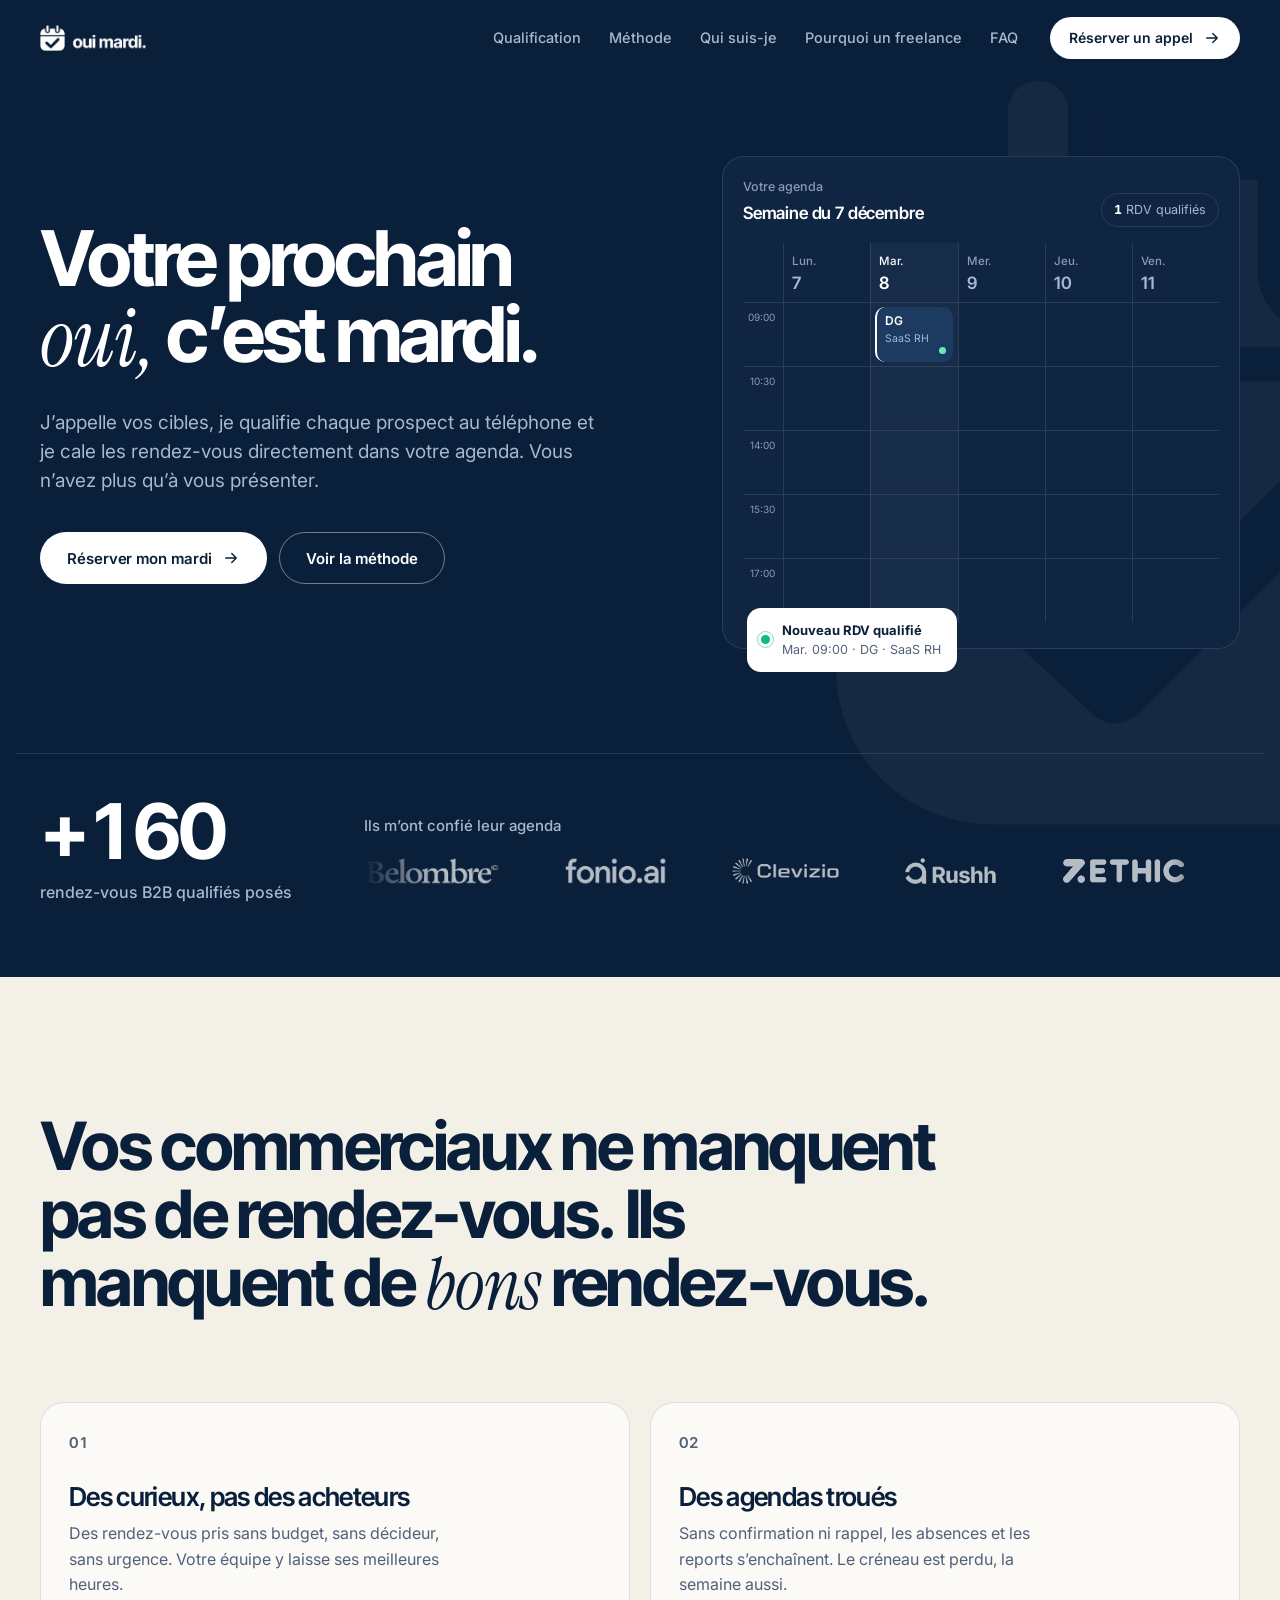
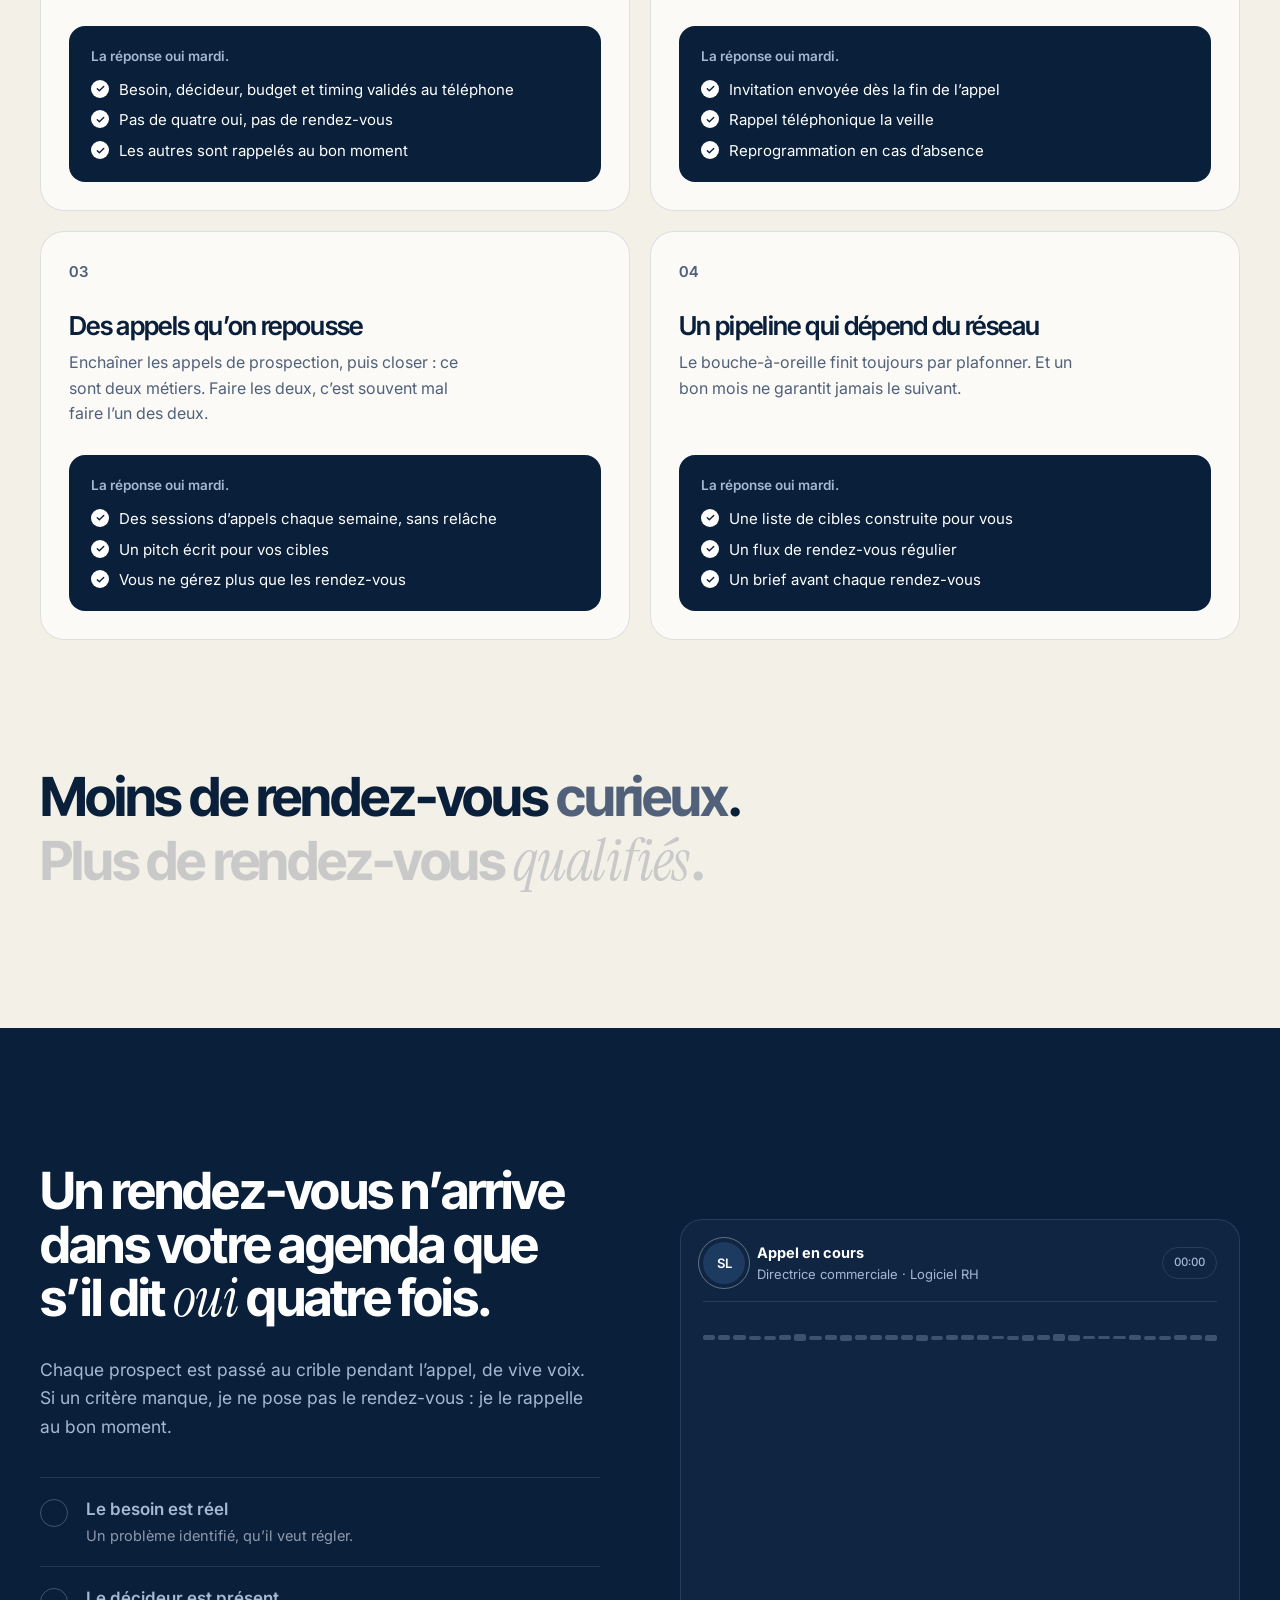
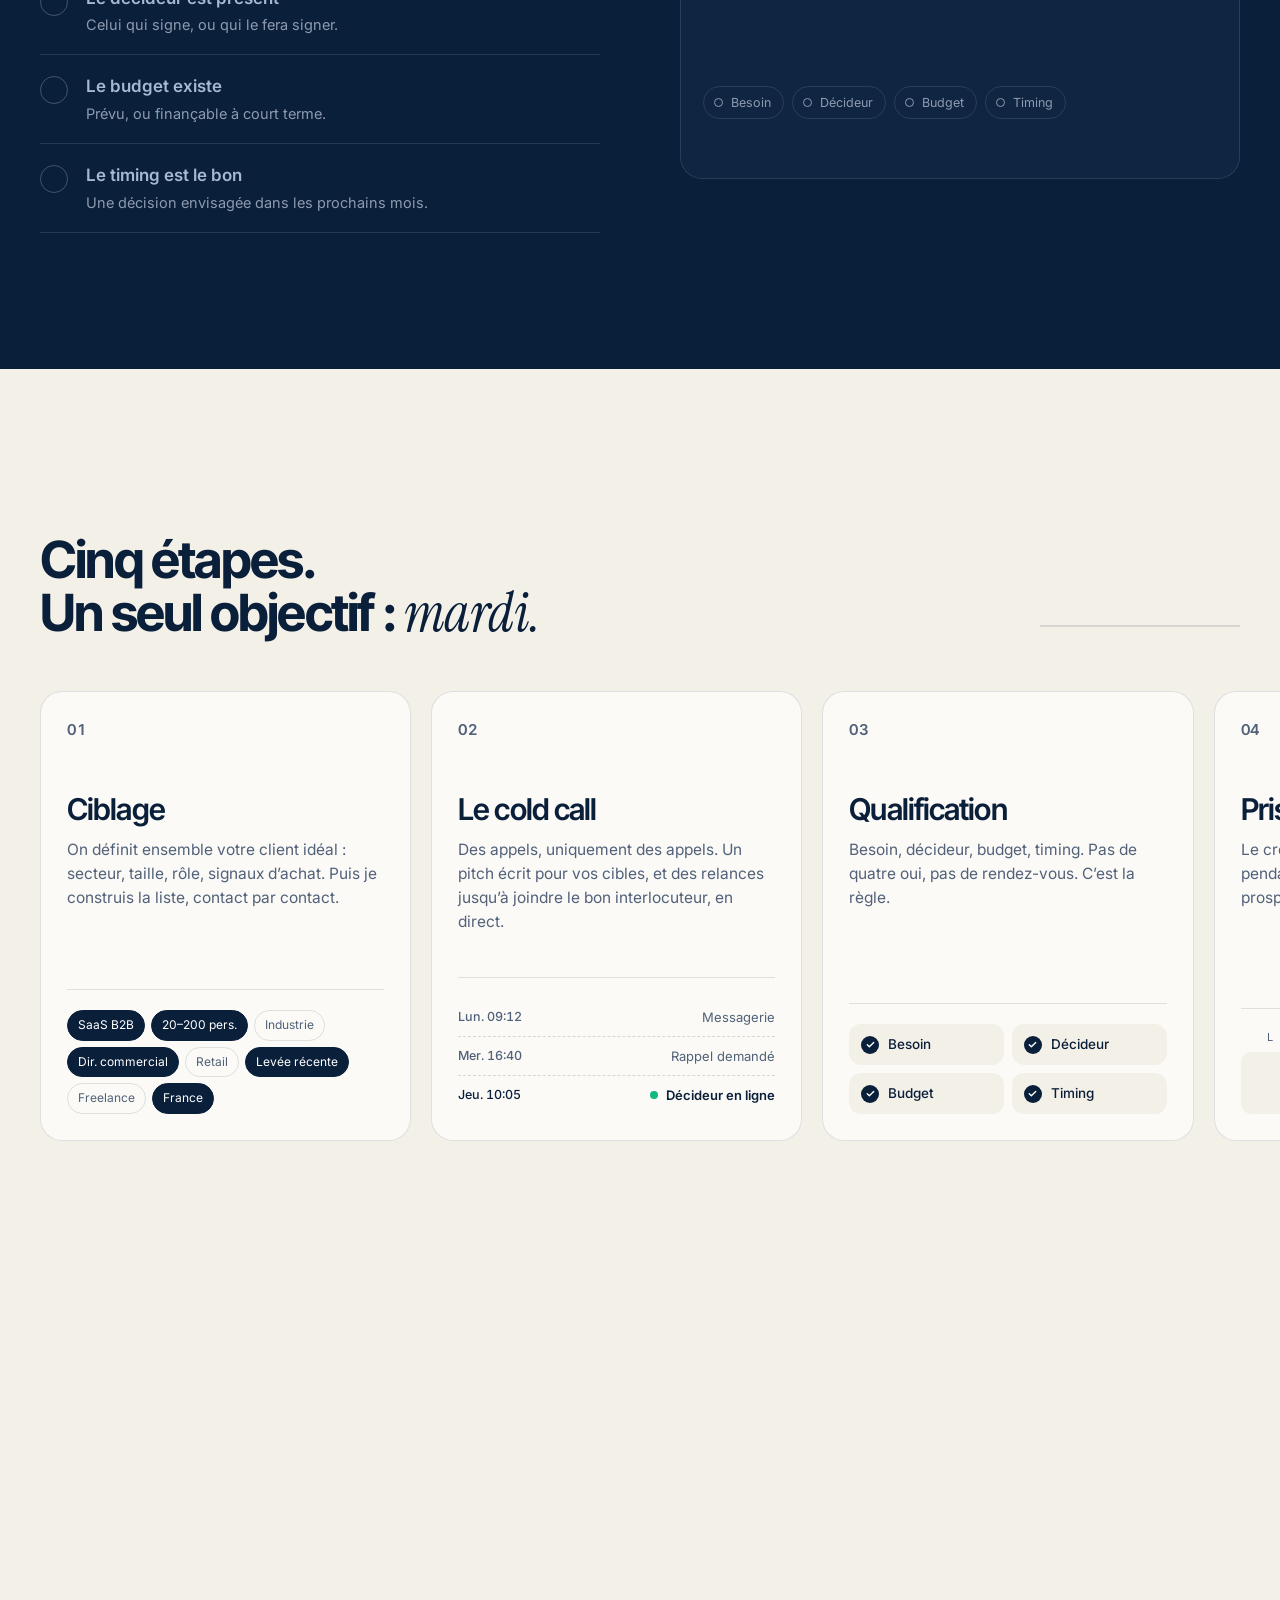
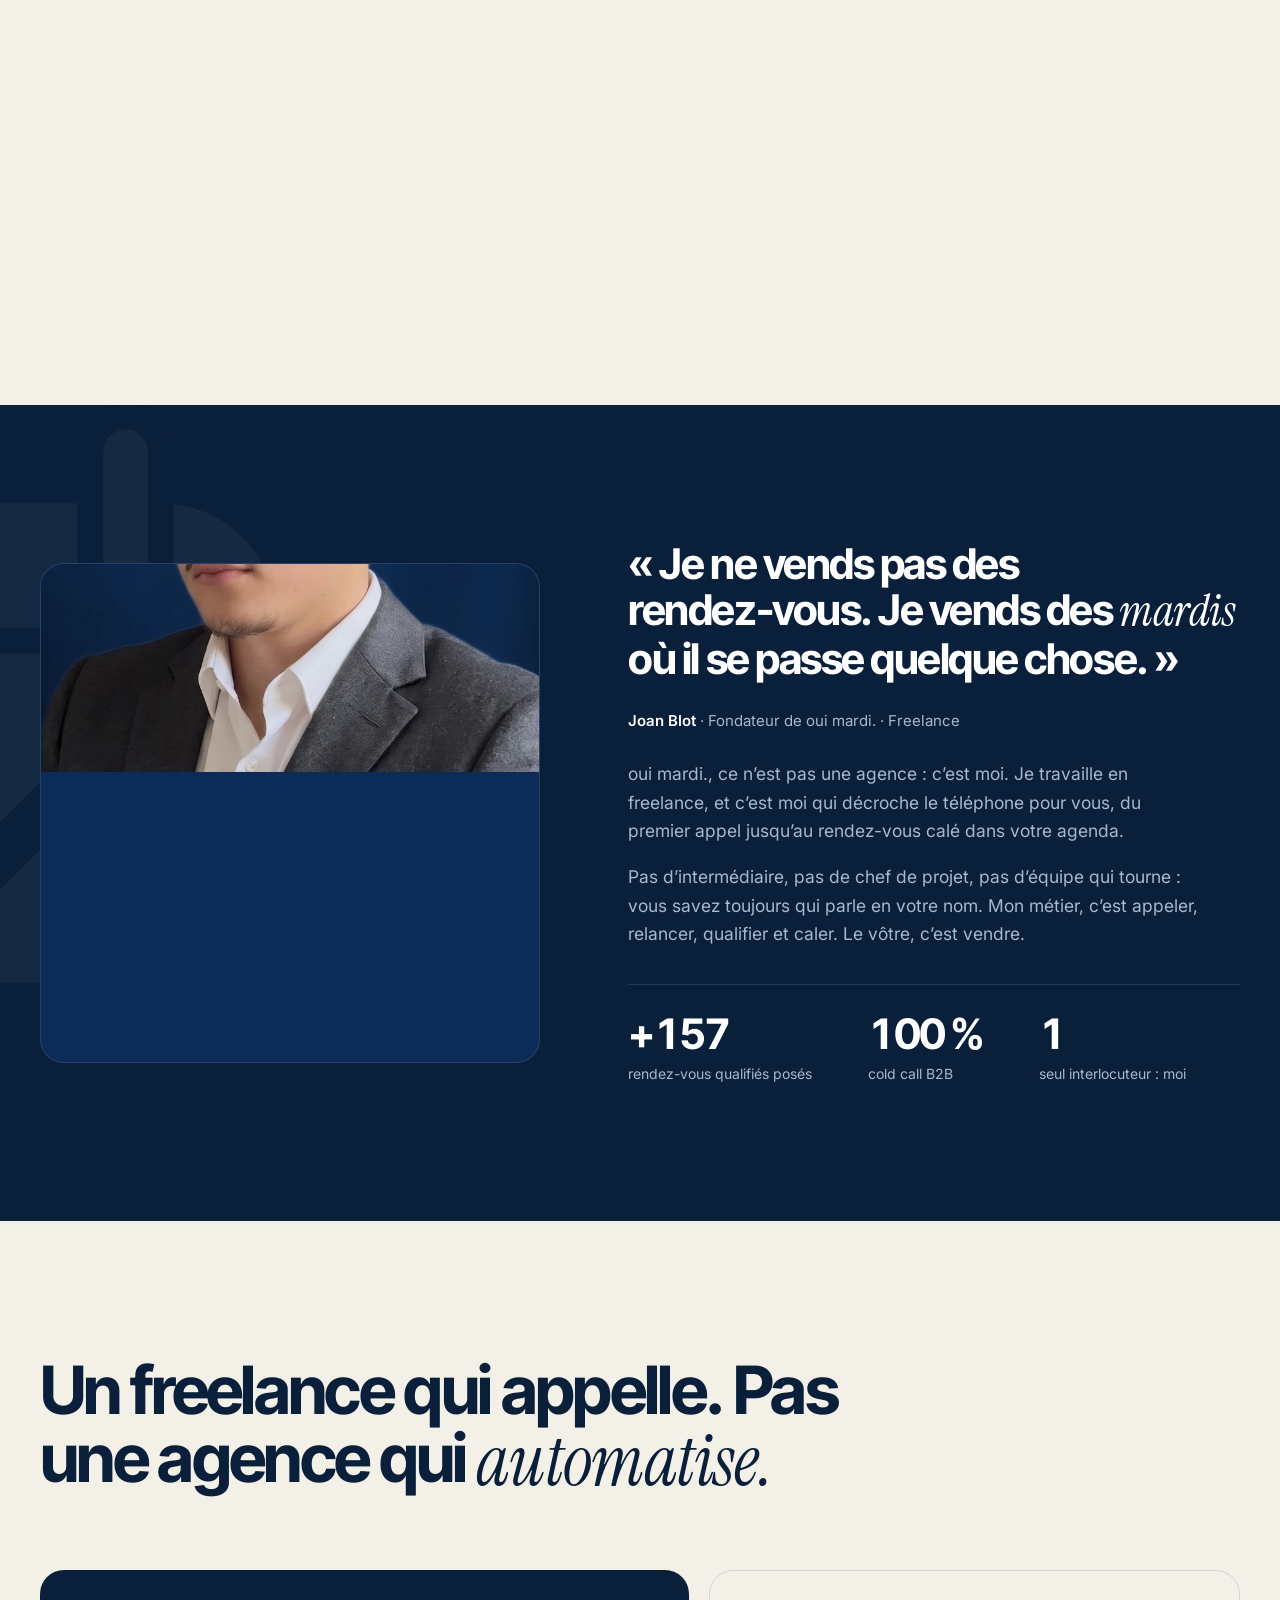
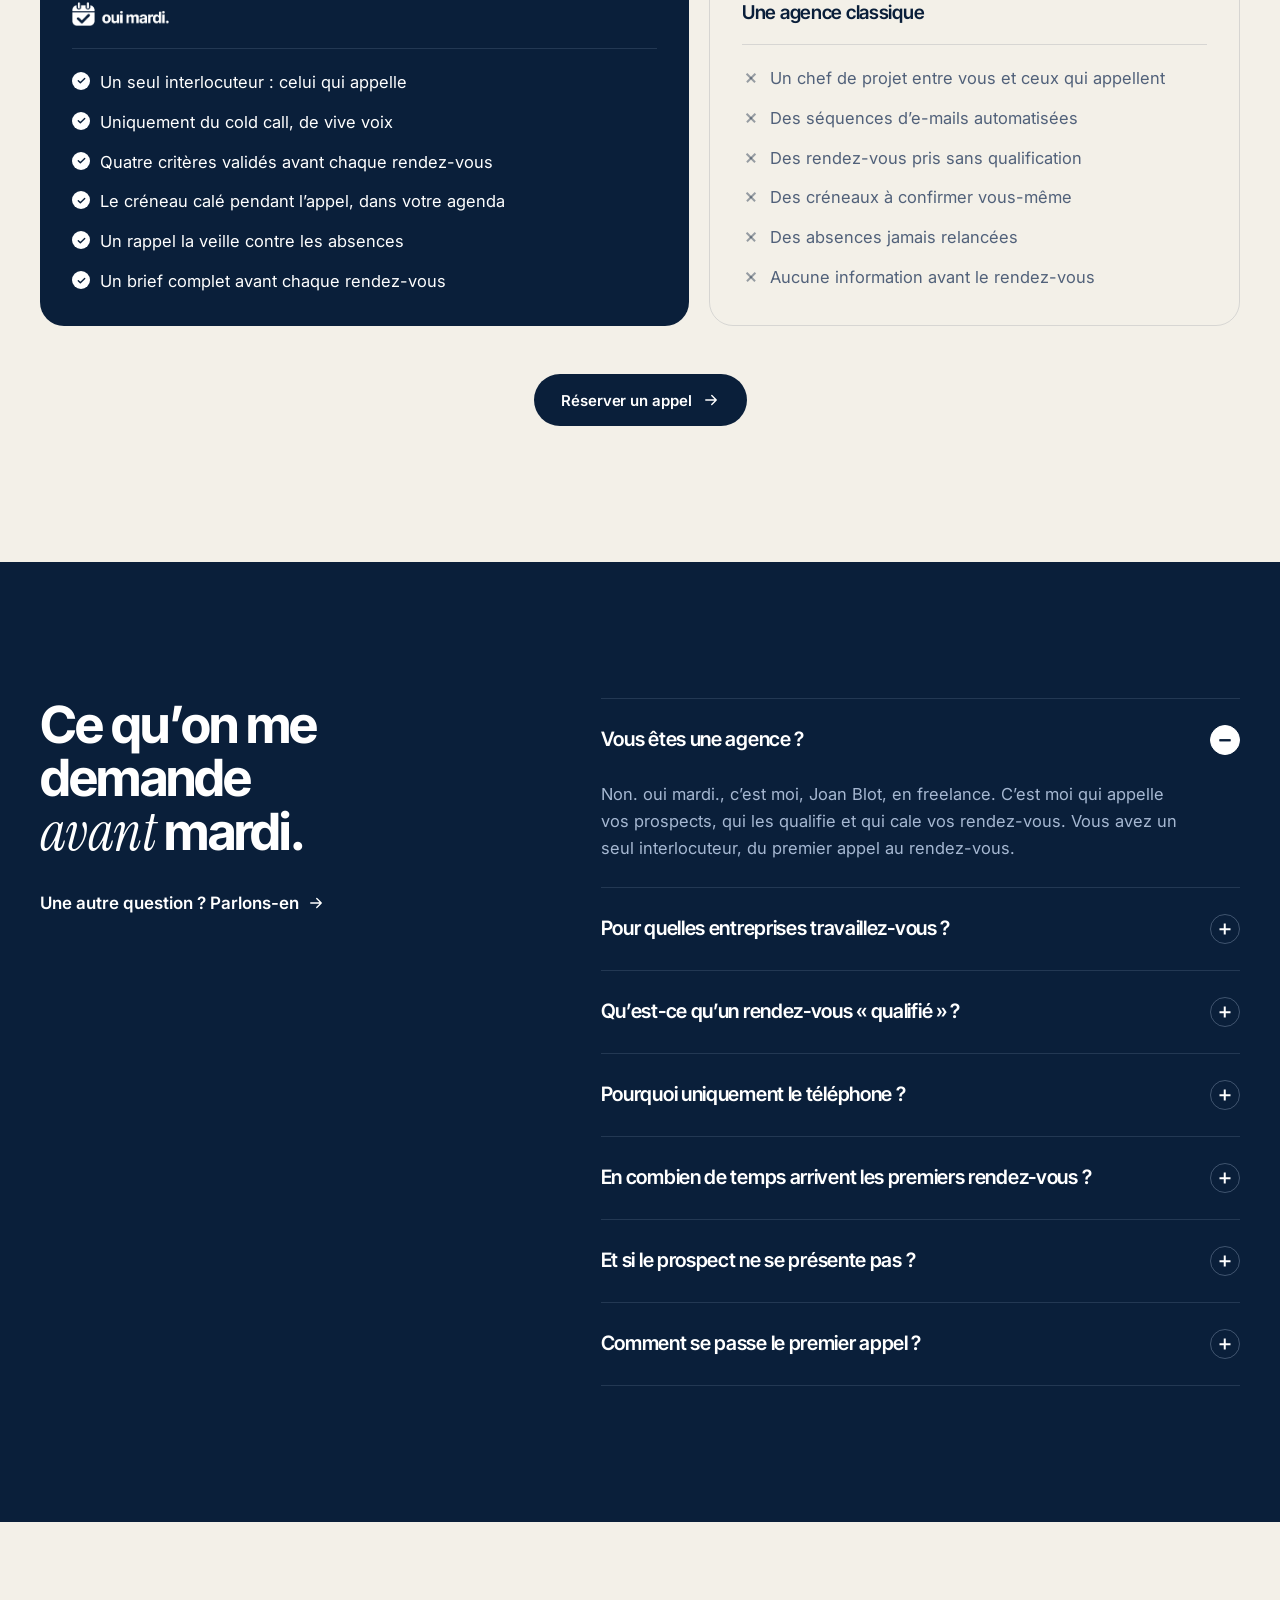
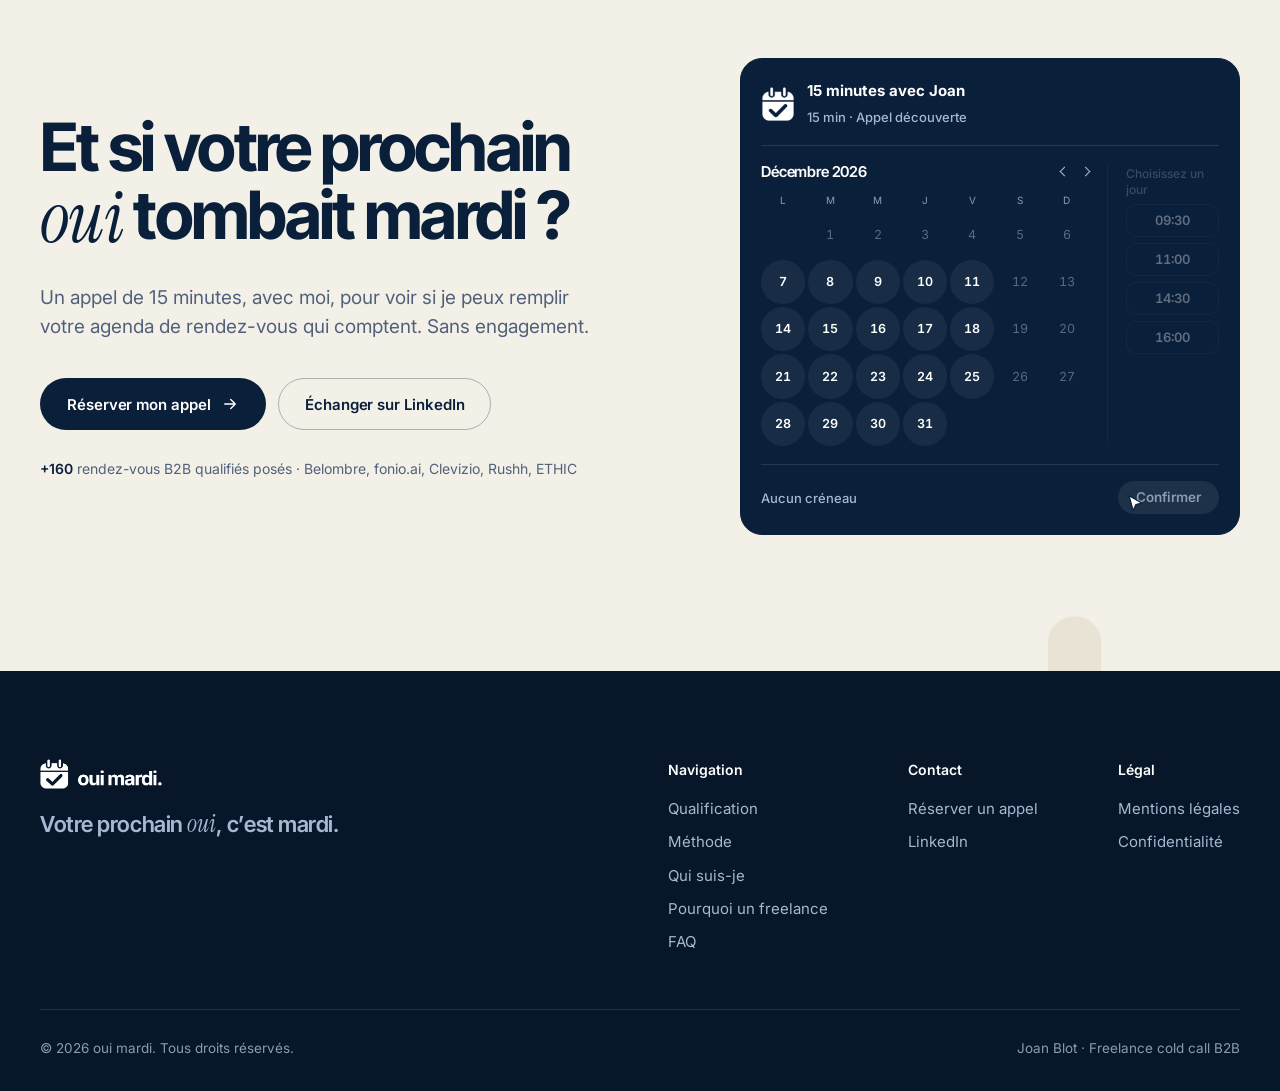
==== index.html @ c9e73b20 "Site oui mardi. : première version en ligne Page d'accueil de Joan Blot, freelance en cold call B2B " ====
<!doctype html>
<html lang="fr">
<head>
  <meta charset="utf-8">
  <meta name="viewport" content="width=device-width, initial-scale=1">
  <title>oui mardi. — Joan Blot, freelance en cold call B2B</title>
  <meta name="description" content="Joan Blot, freelance et fondateur de oui mardi. : j’appelle vos cibles, je qualifie chaque prospect au téléphone et je cale des rendez-vous B2B qualifiés dans votre agenda. Plus de 160 rendez-vous posés.">
  <meta property="og:title" content="oui mardi. — Votre prochain oui, c’est mardi.">
  <meta property="og:description" content="Freelance en cold call B2B : ciblage, appels, qualification au téléphone, rendez-vous calés dans votre agenda.">
  <meta property="og:type" content="website">
  <meta property="og:url" content="https://ouimardi.fr/">
  <meta property="og:locale" content="fr_FR">
  <meta property="og:image" content="https://ouimardi.fr/assets/marque/2.webp">
  <meta name="twitter:card" content="summary_large_image">
  <link rel="canonical" href="https://ouimardi.fr/">
  <meta name="theme-color" content="#0a1f3a">
  <script>document.documentElement.classList.add('js')</script>
  <link rel="icon" type="image/png" href="assets/marque/11.png">
  <link rel="preconnect" href="https://fonts.googleapis.com">
  <link rel="preconnect" href="https://fonts.gstatic.com" crossorigin>
  <link href="https://fonts.googleapis.com/css2?family=Instrument+Serif:ital@1&family=Inter+Tight:wght@600;700&family=Inter:wght@400;500;600&display=swap" rel="stylesheet">
  <link rel="stylesheet" href="css/style.css">
</head>
<body>
  <a class="skip" href="#contenu">Aller au contenu</a>

  <div class="progress" aria-hidden="true"><span></span></div>
  <div class="cursor" aria-hidden="true"><span class="cursor-dot"></span><span class="cursor-ring"></span></div>

  <!-- Navigation -->
  <header class="nav" id="nav">
    <div class="nav-in">
      <a class="nav-logo" href="#top" aria-label="oui mardi. — accueil">
        <img src="assets/logos/oui-mardi-logo.png" alt="oui mardi." width="1835" height="452">
      </a>
      <nav class="nav-links" aria-label="Navigation principale">
        <a href="#qualification" data-link>Qualification</a>
        <a href="#methode" data-link>Méthode</a>
        <a href="#fondateur" data-link>Qui suis-je</a>
        <a href="#difference" data-link>Pourquoi un freelance</a>
        <a href="#faq" data-link>FAQ</a>
      </nav>
      <a class="btn btn--solid btn--sm nav-cta" href="#contact" data-booking data-magnetic>
        Réserver un appel
        <svg class="ico" viewBox="0 0 24 24" aria-hidden="true"><path d="M5 12h14M13 6l6 6-6 6"/></svg>
      </a>
      <button class="burger" aria-label="Ouvrir le menu" aria-expanded="false" aria-controls="menu"><span></span><span></span></button>
    </div>
    <div class="menu" id="menu" hidden>
      <a href="#qualification">Qualification</a>
      <a href="#methode">Méthode</a>
      <a href="#fondateur">Qui suis-je</a>
      <a href="#difference">Pourquoi un freelance</a>
      <a href="#faq">FAQ</a>
      <a class="btn btn--solid" href="#contact" data-booking>Réserver un appel</a>
    </div>
  </header>

  <main id="contenu">

    <!-- 1. Hero -->
    <section class="hero s-nuit" id="top">
      <svg class="motif motif--hero" data-parallax="0.12" viewBox="0 0 400 400" aria-hidden="true">
        <use href="#motif"/>
      </svg>
      <div class="wrap hero-grid">
        <div class="hero-copy">
          <h1 class="h-display" data-split>Votre prochain<br class="br-d"> <em>oui</em>, c’est mardi.</h1>
          <p class="lead" data-reveal style="--d:.35s">J’appelle vos cibles, je qualifie chaque prospect au téléphone et je cale les rendez-vous directement dans votre agenda. Vous n’avez plus qu’à vous présenter.</p>
          <div class="cta-row" data-reveal style="--d:.5s">
            <a class="btn btn--solid" href="#contact" data-booking data-magnetic>
              Réserver mon mardi
              <svg class="ico" viewBox="0 0 24 24" aria-hidden="true"><path d="M5 12h14M13 6l6 6-6 6"/></svg>
            </a>
            <a class="btn btn--ghost" href="#methode" data-magnetic>Voir la méthode</a>
          </div>
        </div>

        <div class="hero-visual" data-reveal style="--d:.3s">
          <div class="agenda tilt" data-tilt id="agenda" aria-hidden="true">
            <div class="ag-head">
              <div>
                <span class="mono">Votre agenda</span>
                <strong class="ag-week" id="agWeek">Semaine prochaine</strong>
              </div>
              <span class="ag-count"><b id="agCount">0</b> RDV qualifiés</span>
            </div>
            <div class="ag-grid" id="agGrid"></div>
            <div class="ag-toast" id="agToast">
              <span class="dot-ok"></span>
              <div><b>Nouveau RDV qualifié</b><span id="agToastTxt">—</span></div>
            </div>
            <span class="tilt-glow"></span>
          </div>
          <p class="sr-only">Illustration : un agenda hebdomadaire qui se remplit de rendez-vous qualifiés, avec une concentration le mardi.</p>
        </div>
      </div>

      <!-- Preuve -->
      <div class="wrap proof">
        <div class="proof-stat" data-reveal>
          <span class="stat"><span>+</span><span data-count="160">0</span></span>
          <span class="stat-label">rendez-vous B2B qualifiés posés</span>
        </div>
        <div class="proof-logos" data-reveal style="--d:.15s">
          <p class="proof-title">Ils m’ont confié leur agenda</p>
          <div class="marquee" aria-label="Clients : Belombre, fonio.ai, Clevizio, Rushh, ETHIC et d’autres">
            <div class="marquee-track">
              <ul class="logos">
                <li><img src="assets/logos/belombre.png" alt="Belombre" height="30"></li>
                <li><img src="assets/logos/fonio.png" alt="fonio.ai" height="30"></li>
                <li><img src="assets/logos/clevizio.png" alt="Clevizio" height="30"></li>
                <li><img src="assets/logos/rushh.png" alt="Rushh" height="30"></li>
                <li><img src="assets/logos/ethic.png" alt="ETHIC" height="30"></li>
                <li><img src="assets/logos/and-more.png" alt="et d’autres" height="30"></li>
              </ul>
              <ul class="logos" aria-hidden="true">
                <li><img src="assets/logos/belombre.png" alt="" height="30"></li>
                <li><img src="assets/logos/fonio.png" alt="" height="30"></li>
                <li><img src="assets/logos/clevizio.png" alt="" height="30"></li>
                <li><img src="assets/logos/rushh.png" alt="" height="30"></li>
                <li><img src="assets/logos/ethic.png" alt="" height="30"></li>
                <li><img src="assets/logos/and-more.png" alt="" height="30"></li>
              </ul>
            </div>
          </div>
        </div>
      </div>
    </section>

    <!-- 2. Le constat -->
    <section class="constat s-papier" id="constat">
      <div class="wrap">
        <h2 class="h-xl" data-split>Vos commerciaux ne manquent pas de rendez-vous. Ils manquent de <em>bons</em> rendez-vous.</h2>
        <div class="pairs">
          <article class="pair" data-reveal>
            <div class="pair-pain">
              <span class="num">01</span>
              <h3>Des curieux, pas des acheteurs</h3>
              <p>Des rendez-vous pris sans budget, sans décideur, sans urgence. Votre équipe y laisse ses meilleures heures.</p>
            </div>
            <div class="pair-sol">
              <span class="sol-title">La réponse oui mardi.</span>
              <ul><li>Besoin, décideur, budget et timing validés au téléphone</li><li>Pas de quatre oui, pas de rendez-vous</li><li>Les autres sont rappelés au bon moment</li></ul>
            </div>
          </article>
          <article class="pair" data-reveal style="--d:.1s">
            <div class="pair-pain">
              <span class="num">02</span>
              <h3>Des agendas troués</h3>
              <p>Sans confirmation ni rappel, les absences et les reports s’enchaînent. Le créneau est perdu, la semaine aussi.</p>
            </div>
            <div class="pair-sol">
              <span class="sol-title">La réponse oui mardi.</span>
              <ul><li>Invitation envoyée dès la fin de l’appel</li><li>Rappel téléphonique la veille</li><li>Reprogrammation en cas d’absence</li></ul>
            </div>
          </article>
          <article class="pair" data-reveal>
            <div class="pair-pain">
              <span class="num">03</span>
              <h3>Des appels qu’on repousse</h3>
              <p>Enchaîner les appels de prospection, puis closer&nbsp;: ce sont deux métiers. Faire les deux, c’est souvent mal faire l’un des deux.</p>
            </div>
            <div class="pair-sol">
              <span class="sol-title">La réponse oui mardi.</span>
              <ul><li>Des sessions d’appels chaque semaine, sans relâche</li><li>Un pitch écrit pour vos cibles</li><li>Vous ne gérez plus que les rendez-vous</li></ul>
            </div>
          </article>
          <article class="pair" data-reveal style="--d:.1s">
            <div class="pair-pain">
              <span class="num">04</span>
              <h3>Un pipeline qui dépend du réseau</h3>
              <p>Le bouche-à-oreille finit toujours par plafonner. Et un bon mois ne garantit jamais le suivant.</p>
            </div>
            <div class="pair-sol">
              <span class="sol-title">La réponse oui mardi.</span>
              <ul><li>Une liste de cibles construite pour vous</li><li>Un flux de rendez-vous régulier</li><li>Un brief avant chaque rendez-vous</li></ul>
            </div>
          </article>
        </div>
        <p class="strike-line" data-strike>
          <span>Moins de rendez-vous <span class="strike">curieux<i></i></span>.</span>
          <span>Plus de rendez-vous <em>qualifiés</em>.</span>
        </p>
      </div>
    </section>

    <!-- 3. Qualification -->
    <section class="qualif s-nuit" id="qualification">
      <div class="wrap qualif-grid">
        <div class="qualif-copy">
          <h2 class="h-lg" data-split>Un rendez-vous n’arrive dans votre agenda que s’il dit <em>oui</em> quatre fois.</h2>
          <p class="body" data-reveal>Chaque prospect est passé au crible pendant l’appel, de vive voix. Si un critère manque, je ne pose pas le rendez-vous&nbsp;: je le rappelle au bon moment.</p>
          <ol class="crit-list" data-reveal>
            <li data-crit="0"><span class="crit-ico"><svg viewBox="0 0 24 24"><path d="M5 12.5l4.5 4.5L19 7.5"/></svg></span><div><b>Le besoin est réel</b><span>Un problème identifié, qu’il veut régler.</span></div></li>
            <li data-crit="1"><span class="crit-ico"><svg viewBox="0 0 24 24"><path d="M5 12.5l4.5 4.5L19 7.5"/></svg></span><div><b>Le décideur est présent</b><span>Celui qui signe, ou qui le fera signer.</span></div></li>
            <li data-crit="2"><span class="crit-ico"><svg viewBox="0 0 24 24"><path d="M5 12.5l4.5 4.5L19 7.5"/></svg></span><div><b>Le budget existe</b><span>Prévu, ou finançable à court terme.</span></div></li>
            <li data-crit="3"><span class="crit-ico"><svg viewBox="0 0 24 24"><path d="M5 12.5l4.5 4.5L19 7.5"/></svg></span><div><b>Le timing est le bon</b><span>Une décision envisagée dans les prochains mois.</span></div></li>
          </ol>
        </div>

        <div class="qualif-visual" data-reveal style="--d:.2s">
          <div class="call tilt" data-tilt id="call" aria-hidden="true">
            <div class="call-head">
              <span class="call-av">SL</span>
              <div class="call-who"><b>Appel en cours</b><span>Directrice commerciale · Logiciel RH</span></div>
              <span class="call-timer mono" id="callTimer">00:00</span>
            </div>
            <div class="call-wave" id="callWave"></div>
            <div class="call-lines" id="callLines"></div>
            <div class="call-crit" id="callCrit">
              <span data-c="0">Besoin</span><span data-c="1">Décideur</span><span data-c="2">Budget</span><span data-c="3">Timing</span>
            </div>
            <div class="call-booked" id="callBooked">
              <svg viewBox="0 0 24 24" aria-hidden="true"><rect x="3.5" y="5" width="17" height="15.5" rx="4"/><path d="M8 3v4M16 3v4M3.5 10h17M9 15l2 2 4-4"/></svg>
              <div><b>Rendez-vous calé</b><span id="callBookedTxt">Mardi · 14:30</span></div>
            </div>
            <span class="tilt-glow"></span>
          </div>
          <p class="sr-only">Illustration : la transcription d’un appel de qualification où les quatre critères sont validés un par un, jusqu’à la prise de rendez-vous un mardi.</p>
        </div>
      </div>
    </section>

    <!-- 4. Méthode (défilement horizontal épinglé) -->
    <section class="methode s-papier" id="methode">
      <div class="h-scroll" id="hScroll">
        <div class="h-sticky">
          <div class="wrap methode-head">
            <div class="methode-title">
              <h2 class="h-lg" data-split>Cinq étapes.<br class="br-d"> Un seul objectif&nbsp;: <em>mardi</em>.</h2>
              <div class="h-progress" aria-hidden="true"><span id="hBar"></span></div>
            </div>
          </div>
          <div class="h-track" id="hTrack">
            <article class="step">
              <div class="step-top"><span class="num">01</span></div>
              <h3>Ciblage</h3>
              <p>On définit ensemble votre client idéal&nbsp;: secteur, taille, rôle, signaux d’achat. Puis je construis la liste, contact par contact.</p>
              <div class="step-vis vis-tags" aria-hidden="true">
                <span class="on">SaaS B2B</span><span class="on">20–200 pers.</span><span>Industrie</span><span class="on">Dir. commercial</span><span>Retail</span><span class="on">Levée récente</span><span>Freelance</span><span class="on">France</span>
              </div>
            </article>
            <article class="step">
              <div class="step-top"><span class="num">02</span></div>
              <h3>Le cold call</h3>
              <p>Des appels, uniquement des appels. Un pitch écrit pour vos cibles, et des relances jusqu’à joindre le bon interlocuteur, en direct.</p>
              <div class="step-vis vis-log" aria-hidden="true">
                <div><span class="mono">Lun. 09:12</span><span>Messagerie</span></div>
                <div><span class="mono">Mer. 16:40</span><span>Rappel demandé</span></div>
                <div class="ok"><span class="mono">Jeu. 10:05</span><span>Décideur en ligne</span></div>
              </div>
            </article>
            <article class="step">
              <div class="step-top"><span class="num">03</span></div>
              <h3>Qualification</h3>
              <p>Besoin, décideur, budget, timing. Pas de quatre oui, pas de rendez-vous. C’est la règle.</p>
              <div class="step-vis vis-checks" aria-hidden="true">
                <span>Besoin</span><span>Décideur</span><span>Budget</span><span>Timing</span>
              </div>
            </article>
            <article class="step">
              <div class="step-top"><span class="num">04</span></div>
              <h3>Prise de rendez-vous</h3>
              <p>Le créneau est posé dans votre agenda pendant l’appel, puis l’invitation part au prospect, rappelé la veille.</p>
              <div class="step-vis vis-week" aria-hidden="true">
                <span>L</span><span class="is-tue">M</span><span>M</span><span>J</span><span>V</span>
                <i></i><i class="is-tue"><b>14:30</b></i><i></i><i></i><i></i>
              </div>
            </article>
            <article class="step">
              <div class="step-top"><span class="num">05</span></div>
              <h3>Le brief</h3>
              <p>Vous recevez une fiche&nbsp;: qui vous rencontrez, pourquoi maintenant, l’enjeu, les objections possibles.</p>
              <div class="step-vis vis-brief" aria-hidden="true">
                <div class="brief-row"><span>Contact</span><b>Directrice commerciale</b></div>
                <div class="brief-row"><span>Enjeu</span><b>Pipeline à doubler d’ici juin</b></div>
                <div class="brief-row"><span>Créneau</span><b>Mardi · 14:30</b></div>
              </div>
            </article>
          </div>
        </div>
      </div>
    </section>

    <!-- 5. Fondateur -->
    <section class="fondateur s-nuit" id="fondateur">
      <svg class="motif motif--left" data-parallax="-0.08" viewBox="0 0 400 400" aria-hidden="true"><use href="#motif"/></svg>
      <div class="wrap fondateur-grid">
        <figure class="portrait" data-reveal>
          <div class="portrait-frame" data-parallax-inner>
            <img src="assets/fondateur.jpg" alt="Portrait de Joan Blot" width="900" height="900" loading="lazy">
          </div>
        </figure>
        <div class="fondateur-copy">
          <blockquote class="h-lg quote" data-split>«&nbsp;Je ne vends pas des rendez-vous. Je vends des <em>mardis</em> où il se passe quelque chose.&nbsp;»</blockquote>
          <p class="signature" data-reveal><b>Joan Blot</b> · Fondateur de oui mardi. · Freelance</p>
          <p class="body" data-reveal>oui mardi., ce n’est pas une agence&nbsp;: c’est moi. Je travaille en freelance, et c’est moi qui décroche le téléphone pour vous, du premier appel jusqu’au rendez-vous calé dans votre agenda.</p>
          <p class="body" data-reveal>Pas d’intermédiaire, pas de chef de projet, pas d’équipe qui tourne&nbsp;: vous savez toujours qui parle en votre nom. Mon métier, c’est appeler, relancer, qualifier et caler. Le vôtre, c’est vendre.</p>
          <div class="facts" data-reveal>
            <div><b><span>+</span><span data-count="160">0</span></b><span>rendez-vous qualifiés posés</span></div>
            <div><b>100&nbsp;%</b><span>cold call B2B</span></div>
            <div><b>1</b><span>seul interlocuteur&nbsp;: moi</span></div>
          </div>
        </div>
      </div>
    </section>

    <!-- 6. La différence -->
    <section class="difference s-papier" id="difference">
      <div class="wrap">
        <div class="difference-head">
          <h2 class="h-xl" data-split>Un freelance qui appelle. Pas une agence qui <em>automatise</em>.</h2>
        </div>
        <div class="compare">
          <div class="compare-col compare-col--us" data-dark data-reveal>
            <div class="compare-title"><img src="assets/logos/oui-mardi-logo.png" alt="oui mardi." height="24"></div>
            <ul>
              <li>Un seul interlocuteur&nbsp;: celui qui appelle</li>
              <li>Uniquement du cold call, de vive voix</li>
              <li>Quatre critères validés avant chaque rendez-vous</li>
              <li>Le créneau calé pendant l’appel, dans votre agenda</li>
              <li>Un rappel la veille contre les absences</li>
              <li>Un brief complet avant chaque rendez-vous</li>
            </ul>
          </div>
          <div class="compare-col compare-col--them" data-reveal style="--d:.12s">
            <div class="compare-title"><b>Une agence classique</b></div>
            <ul>
              <li>Un chef de projet entre vous et ceux qui appellent</li>
              <li>Des séquences d’e-mails automatisées</li>
              <li>Des rendez-vous pris sans qualification</li>
              <li>Des créneaux à confirmer vous-même</li>
              <li>Des absences jamais relancées</li>
              <li>Aucune information avant le rendez-vous</li>
            </ul>
          </div>
        </div>
        <div class="difference-cta" data-reveal>
          <a class="btn btn--solid" href="#contact" data-booking data-magnetic>Réserver un appel <svg class="ico" viewBox="0 0 24 24" aria-hidden="true"><path d="M5 12h14M13 6l6 6-6 6"/></svg></a>
        </div>
      </div>
    </section>

    <!-- 7. FAQ -->
    <section class="faq s-nuit" id="faq">
      <div class="wrap faq-grid">
        <div class="faq-head">
          <h2 class="h-lg" data-split>Ce qu’on me demande <em>avant</em> mardi.</h2>
          <a class="link" href="#contact" data-booking data-reveal>Une autre question&nbsp;? Parlons-en <svg class="ico" viewBox="0 0 24 24" aria-hidden="true"><path d="M5 12h14M13 6l6 6-6 6"/></svg></a>
        </div>
        <div class="faq-list" data-reveal>
          <div class="qa">
            <button class="qa-q" aria-expanded="false"><span>Vous êtes une agence&nbsp;?</span><i aria-hidden="true"></i></button>
            <div class="qa-a"><div><p>Non. oui mardi., c’est moi, Joan Blot, en freelance. C’est moi qui appelle vos prospects, qui les qualifie et qui cale vos rendez-vous. Vous avez un seul interlocuteur, du premier appel au rendez-vous.</p></div></div>
          </div>
          <div class="qa">
            <button class="qa-q" aria-expanded="false"><span>Pour quelles entreprises travaillez-vous&nbsp;?</span><i aria-hidden="true"></i></button>
            <div class="qa-a"><div><p>Les entreprises B2B qui vendent une offre à forte valeur&nbsp;: éditeurs SaaS, agences, cabinets de conseil, services aux entreprises. Si un rendez-vous qualifié compte vraiment pour vous, on devrait se parler.</p></div></div>
          </div>
          <div class="qa">
            <button class="qa-q" aria-expanded="false"><span>Qu’est-ce qu’un rendez-vous «&nbsp;qualifié&nbsp;»&nbsp;?</span><i aria-hidden="true"></i></button>
            <div class="qa-a"><div><p>Un échange avec un décideur qui a un besoin réel, un budget et un horizon de décision. Les quatre critères sont validés avant que le créneau n’arrive dans votre agenda.</p></div></div>
          </div>
          <div class="qa">
            <button class="qa-q" aria-expanded="false"><span>Pourquoi uniquement le téléphone&nbsp;?</span><i aria-hidden="true"></i></button>
            <div class="qa-a"><div><p>Parce que c’est le seul canal qui qualifie vraiment. En quelques minutes de conversation, je sais si le besoin, le décideur, le budget et le timing sont là. Un e-mail sans réponse ne vous dit rien de tout ça.</p></div></div>
          </div>
          <div class="qa">
            <button class="qa-q" aria-expanded="false"><span>En combien de temps arrivent les premiers rendez-vous&nbsp;?</span><i aria-hidden="true"></i></button>
            <div class="qa-a"><div><p>Cela dépend de votre cible et de votre offre. Je vous donne une estimation honnête dès le premier appel, avant tout engagement.</p></div></div>
          </div>
          <div class="qa">
            <button class="qa-q" aria-expanded="false"><span>Et si le prospect ne se présente pas&nbsp;?</span><i aria-hidden="true"></i></button>
            <div class="qa-a"><div><p>Chaque rendez-vous fait l’objet d’une invitation et d’un rappel téléphonique la veille. En cas d’absence, je rappelle le prospect pour reprogrammer.</p></div></div>
          </div>
          <div class="qa">
            <button class="qa-q" aria-expanded="false"><span>Comment se passe le premier appel&nbsp;?</span><i aria-hidden="true"></i></button>
            <div class="qa-a"><div><p>15 minutes pour comprendre votre offre, vos clients et vos objectifs. Si le cold call peut vous apporter des rendez-vous, je vous explique comment&nbsp;; sinon, je vous le dis franchement.</p></div></div>
          </div>
        </div>
      </div>
    </section>

    <!-- 8. CTA final -->
    <section class="cta s-papier" id="contact">
      <svg class="motif motif--cta" data-parallax="0.1" viewBox="0 0 400 400" aria-hidden="true"><use href="#motif"/></svg>
      <div class="wrap cta-grid">
        <div class="cta-copy">
          <h2 class="h-xl" data-split>Et si votre prochain <em>oui</em> tombait mardi&nbsp;?</h2>
          <p class="lead" data-reveal>Un appel de 15 minutes, avec moi, pour voir si je peux remplir votre agenda de rendez-vous qui comptent. Sans engagement.</p>
          <div class="cta-row" data-reveal>
            <a class="btn btn--solid" href="#" data-booking data-magnetic>
              Réserver mon appel
              <svg class="ico" viewBox="0 0 24 24" aria-hidden="true"><path d="M5 12h14M13 6l6 6-6 6"/></svg>
            </a>
            <a class="btn btn--ghost" href="#" data-linkedin data-magnetic>Échanger sur LinkedIn</a>
          </div>
          <p class="cta-proof" data-reveal><b>+160</b> rendez-vous B2B qualifiés posés · Belombre, fonio.ai, Clevizio, Rushh, ETHIC</p>
        </div>

        <div class="cta-visual" data-reveal style="--d:.2s">
          <div class="book" id="book" data-dark aria-hidden="true">
            <div class="book-head">
              <img src="assets/logos/oui-mardi-icon.png" alt="" width="200" height="208">
              <div><b>15 minutes avec Joan</b><span class="mono">15 min · Appel découverte</span></div>
            </div>
            <div class="book-body">
              <div class="book-cal">
                <div class="book-month"><b id="bookMonth">—</b><span class="book-arrows"><i></i><i></i></span></div>
                <div class="book-dow"><span>L</span><span>M</span><span>M</span><span>J</span><span>V</span><span>S</span><span>D</span></div>
                <div class="book-days" id="bookDays"></div>
              </div>
              <div class="book-slots" id="bookSlots">
                <span class="mono book-slots-title" id="bookSlotsTitle">Choisissez un jour</span>
                <button tabindex="-1">09:30</button><button tabindex="-1">11:00</button><button tabindex="-1">14:30</button><button tabindex="-1">16:00</button>
              </div>
            </div>
            <div class="book-foot"><span class="mono" id="bookSel">Aucun créneau</span><button class="book-confirm" id="bookConfirm" tabindex="-1">Confirmer</button></div>
            <div class="book-done" id="bookDone">
              <span class="book-done-ico"><svg viewBox="0 0 24 24"><path d="M5 12.5l4.5 4.5L19 7.5"/></svg></span>
              <b>C’est calé.</b>
              <span id="bookDoneTxt">—</span>
              <span class="mono">Invitation envoyée</span>
            </div>
            <svg class="book-cursor" id="bookCursor" viewBox="0 0 24 24" aria-hidden="true"><path d="M5 3l14 8-6.5 1.5L9.5 19z"/></svg>
          </div>
          <p class="sr-only">Illustration : un calendrier de réservation où un curseur choisit un mardi, un horaire, puis confirme le rendez-vous.</p>
        </div>
      </div>
    </section>
  </main>

  <footer class="footer">
    <div class="wrap">
      <div class="footer-top">
        <div class="footer-brand">
          <img src="assets/logos/oui-mardi-logo.png" alt="oui mardi." width="1835" height="452">
          <p>Votre prochain <em>oui</em>, c’est mardi.</p>
        </div>
        <div class="footer-cols">
          <div><span class="mono">Navigation</span><a href="#qualification">Qualification</a><a href="#methode">Méthode</a><a href="#fondateur">Qui suis-je</a><a href="#difference">Pourquoi un freelance</a><a href="#faq">FAQ</a></div>
          <div><span class="mono">Contact</span><a href="#" data-booking>Réserver un appel</a><a href="#" data-mail>E-mail</a><a href="#" data-linkedin>LinkedIn</a></div>
          <div><span class="mono">Légal</span><a href="#">Mentions légales</a><a href="#">Confidentialité</a></div>
        </div>
      </div>
      <div class="footer-bottom">
        <span>© <span id="year">2026</span> oui mardi. Tous droits réservés.</span>
        <span class="mono">Joan Blot · Freelance cold call B2B</span>
      </div>
    </div>
  </footer>

  <!-- Motif : icône calendrier de la marque -->
  <svg width="0" height="0" style="position:absolute" aria-hidden="true">
    <symbol id="motif" viewBox="0 0 400 400">
      <rect x="40" y="72" width="320" height="300" rx="72" style="fill:var(--motif-fill)"/>
      <rect x="40" y="150" width="320" height="16" style="fill:var(--motif-cut)"/>
      <rect x="112" y="18" width="44" height="118" rx="22" stroke-width="16" style="fill:var(--motif-fill);stroke:var(--motif-cut)"/>
      <rect x="244" y="18" width="44" height="118" rx="22" stroke-width="16" style="fill:var(--motif-fill);stroke:var(--motif-cut)"/>
      <path d="M118 262l52 48 112-112" stroke-width="30" stroke-linecap="round" stroke-linejoin="round" style="fill:none;stroke:var(--motif-cut)"/>
    </symbol>
  </svg>

  <script src="js/main.js" defer></script>
</body>
</html>
---- css/style.css ----
/* ==========================================================================
   oui mardi. — feuille de style
   Tokens : voir DESIGN.md
   ========================================================================== */

:root {
  --nuit: #0a1f3a;
  --nuit-900: #071629;
  --nuit-700: #0f2542;
  --motif: #162943;
  --ardoise: #1d3a60;
  --blanc: #ffffff;
  --brume: #a6b8d2;
  --filigrane: #8d9bb0;
  --papier: #f3f0e8;
  --papier-clair: #fbfaf6;
  --gris-encre: #51617a;
  --confirme: #6ee7b7;

  --line: rgba(166, 184, 210, .16);
  --line-p: rgba(10, 31, 58, .12);

  --font-display: "Inter Tight", "Inter", system-ui, sans-serif;
  --font-accent: "Instrument Serif", Georgia, serif;
  --font-body: "Inter", system-ui, -apple-system, "Segoe UI", sans-serif;
  --font-mono: var(--font-body); /* plus de police mono : tout passe en Inter */

  --ease: cubic-bezier(.2, .7, .1, 1);
  --wrap: 1200px;
  --gutter: 24px;
  --section: 136px;

  --motif-fill: var(--motif);
  --motif-cut: var(--nuit);
}

*, *::before, *::after { box-sizing: border-box; }

html {
  scroll-behavior: smooth;
  scroll-padding-top: 84px;
  -webkit-text-size-adjust: 100%;
}

body {
  margin: 0;
  background: var(--nuit);
  color: var(--blanc);
  font: 400 17px/1.55 var(--font-body);
  -webkit-font-smoothing: antialiased;
  -moz-osx-font-smoothing: grayscale;
  text-rendering: optimizeLegibility;
  overflow-x: clip;
}

img, svg { display: block; max-width: 100%; }
a { color: inherit; }
::selection { background: var(--blanc); color: var(--nuit); }
.s-papier ::selection { background: var(--nuit); color: var(--blanc); }

.wrap {
  width: 100%;
  max-width: calc(var(--wrap) + var(--gutter) * 2);
  margin: 0 auto;
  padding: 0 var(--gutter);
}

.sr-only {
  position: absolute; width: 1px; height: 1px; padding: 0; margin: -1px;
  overflow: hidden; clip: rect(0 0 0 0); white-space: nowrap; border: 0;
}

.skip {
  position: absolute; left: -9999px; top: 12px; z-index: 300;
  background: var(--blanc); color: var(--nuit); padding: 10px 16px; border-radius: 10px;
  font-weight: 600; text-decoration: none;
}
.skip:focus { left: 16px; }

:focus-visible { outline: 2px solid var(--blanc); outline-offset: 4px; border-radius: 6px; }
.s-papier :focus-visible { outline-color: var(--nuit); }

/* --------------------------------------------------------------------------
   Sections & typographie
   -------------------------------------------------------------------------- */

section { position: relative; padding: var(--section) 0; }
.s-nuit { background: var(--nuit); color: var(--blanc); }
.s-papier { background: var(--papier); color: var(--nuit); }

/* petites mentions : police du texte, casse normale (pas de mono, pas de majuscules) */
.mono {
  font-family: var(--font-body);
  font-weight: 500;
  font-size: 13px;
  letter-spacing: 0;
}

.proof-title { margin: 0 0 20px; font-size: 15px; font-weight: 500; color: var(--brume); }
.sol-title { display: block; margin-bottom: 12px; font-size: 13.5px; font-weight: 600; color: var(--brume); }

.h-display, .h-xl, .h-lg {
  font-family: var(--font-display);
  font-weight: 700;
  margin: 0 0 28px;
  text-wrap: balance;
}
.h-display { font-size: clamp(46px, 6vw, 92px); line-height: 1; letter-spacing: -.045em; }
.h-xl { font-size: clamp(38px, 5.2vw, 72px); line-height: 1.02; letter-spacing: -.04em; }
.h-lg { font-size: clamp(32px, 4vw, 56px); line-height: 1.04; letter-spacing: -.035em; }

h1 em, h2 em, blockquote em, .footer-brand em, .strike-line em {
  font-family: var(--font-accent);
  font-style: italic;
  font-weight: 400;
  font-size: 1.07em;
  letter-spacing: -.01em;
}

.lead { font-size: 19px; line-height: 1.55; color: var(--brume); max-width: 30em; margin: 0 0 36px; }
.body { font-size: 17.5px; line-height: 1.62; color: var(--brume); max-width: 33em; margin: 0 0 36px; }

.num {
  display: block;
  font-family: var(--font-display);
  font-weight: 600;
  font-size: 15px;
  letter-spacing: -.01em;
  color: var(--gris-encre);
  font-variant-numeric: tabular-nums;
}

/* --------------------------------------------------------------------------
   Apparitions
   -------------------------------------------------------------------------- */

.js [data-reveal] {
  opacity: 0;
  transform: translateY(28px);
  transition: opacity .9s var(--ease) var(--d, 0s), transform .9s var(--ease) var(--d, 0s);
}
.js [data-reveal].is-in { opacity: 1; transform: none; }

.w {
  display: inline-block;
  overflow: hidden;
  vertical-align: top;
  padding: 0 .06em .14em;
  margin: 0 -.06em -.14em;
}
.wi {
  display: inline-block;
  transform: translateY(108%);
  transition: transform 1s var(--ease);
  transition-delay: calc(var(--i, 0) * 55ms + var(--d, 0s));
}
.is-in .wi { transform: none; }

/* --------------------------------------------------------------------------
   Boutons & liens
   -------------------------------------------------------------------------- */

.btn {
  display: inline-flex;
  align-items: center;
  justify-content: center;
  gap: 10px;
  height: 52px;
  padding: 0 26px;
  border-radius: 999px;
  border: 1.5px solid transparent;
  font: 600 15px/1 var(--font-body);
  letter-spacing: -.005em;
  text-decoration: none;
  white-space: nowrap;
  transition: background-color .2s, color .2s, border-color .2s;
  will-change: transform;
}
.btn .ico { transition: transform .3s var(--ease); }
.btn:hover .ico { transform: translateX(4px); }
.btn--solid { background: var(--blanc); color: var(--nuit); }
.btn--solid:hover { background: #e6edf7; }
.btn--ghost { border-color: rgba(255, 255, 255, .42); color: var(--blanc); }
.btn--ghost:hover { border-color: var(--blanc); background: rgba(255, 255, 255, .06); }
.btn--sm { height: 42px; padding: 0 18px; font-size: 14px; }

.ico { width: 18px; height: 18px; fill: none; stroke: currentColor; stroke-width: 1.8; stroke-linecap: round; stroke-linejoin: round; flex: none; }

.link {
  display: inline-flex;
  align-items: center;
  gap: 8px;
  font-weight: 600;
  text-decoration: none;
  padding-bottom: 4px;
  background: linear-gradient(currentColor, currentColor) 0 100% / 0 1.5px no-repeat;
  transition: background-size .4s var(--ease);
}
.link:hover { background-size: 100% 1.5px; }
.link:hover .ico { transform: translateX(4px); }
.link .ico { transition: transform .3s var(--ease); }

.cta-row { display: flex; flex-wrap: wrap; gap: 12px; }

/* --------------------------------------------------------------------------
   Curseur & progression
   -------------------------------------------------------------------------- */

.progress { position: fixed; inset: 0 0 auto 0; height: 2px; z-index: 80; pointer-events: none; }
.progress span { display: block; height: 100%; background: var(--blanc); transform-origin: 0 50%; transform: scaleX(0); }

.cursor { display: none; }
.has-cursor .cursor { display: block; }
.has-cursor, .has-cursor a, .has-cursor button { cursor: none; }
.cursor-dot, .cursor-ring {
  position: fixed; left: 0; top: 0; z-index: 200; pointer-events: none; border-radius: 50%;
  opacity: 0; transition: opacity .3s;
}
.cursor.is-active .cursor-dot, .cursor.is-active .cursor-ring { opacity: 1; }
.cursor-dot { width: 6px; height: 6px; margin: -3px 0 0 -3px; background: var(--blanc); }
.cursor-ring {
  width: 36px; height: 36px; margin: -18px 0 0 -18px;
  border: 1.5px solid rgba(255, 255, 255, .5);
  transition: opacity .3s, width .35s var(--ease), height .35s var(--ease), margin .35s var(--ease), background-color .3s, border-color .3s;
}
.cursor.is-hover .cursor-ring { width: 64px; height: 64px; margin: -32px 0 0 -32px; background: rgba(255, 255, 255, .08); border-color: rgba(255, 255, 255, .2); }
.cursor.on-paper .cursor-dot { background: var(--nuit); }
.cursor.on-paper .cursor-ring { border-color: rgba(10, 31, 58, .4); }
.cursor.on-paper.is-hover .cursor-ring { background: rgba(10, 31, 58, .06); border-color: rgba(10, 31, 58, .15); }

/* --------------------------------------------------------------------------
   Navigation
   -------------------------------------------------------------------------- */

.nav {
  position: fixed; inset: 0 0 auto 0; z-index: 60;
  transition: transform .5s var(--ease), background-color .4s, border-color .4s;
  border-bottom: 1px solid transparent;
}
.nav.is-solid {
  background: rgba(10, 31, 58, .82);
  -webkit-backdrop-filter: blur(14px) saturate(140%);
  backdrop-filter: blur(14px) saturate(140%);
  border-bottom-color: var(--line);
}
.nav.is-hidden { transform: translateY(-100%); }
.nav.menu-open { background: var(--nuit); transform: none; }

.nav-in {
  display: flex; align-items: center; gap: 32px;
  max-width: calc(var(--wrap) + var(--gutter) * 2);
  height: 76px; margin: 0 auto; padding: 0 var(--gutter);
}
.nav-logo img { height: 26px; width: auto; }
.nav-links { display: flex; gap: 28px; margin-left: auto; }
.nav-links a {
  position: relative; color: var(--brume); text-decoration: none; font-size: 14.5px; font-weight: 500;
  transition: color .2s;
}
.nav-links a::after {
  content: ""; position: absolute; left: 0; right: 0; bottom: -6px; height: 1.5px; background: var(--blanc);
  transform: scaleX(0); transform-origin: 0 50%; transition: transform .4s var(--ease);
}
.nav-links a:hover, .nav-links a.is-active { color: var(--blanc); }
.nav-links a:hover::after, .nav-links a.is-active::after { transform: none; }

.burger { display: none; margin-left: auto; width: 44px; height: 44px; border: 0; background: none; padding: 0; position: relative; color: var(--blanc); }
.burger span { position: absolute; left: 11px; right: 11px; height: 1.5px; background: currentColor; transition: transform .35s var(--ease); }
.burger span:first-child { top: 18px; }
.burger span:last-child { top: 25px; }
.burger[aria-expanded="true"] span:first-child { transform: translateY(3.5px) rotate(45deg); }
.burger[aria-expanded="true"] span:last-child { transform: translateY(-3.5px) rotate(-45deg); }

.menu {
  position: fixed; inset: 76px 0 0 0; background: var(--nuit);
  display: flex; flex-direction: column; gap: 6px; padding: 32px var(--gutter);
}
.menu[hidden] { display: none; }
.menu a:not(.btn) {
  font: 700 34px/1.2 var(--font-display); letter-spacing: -.035em; text-decoration: none;
  padding: 10px 0; border-bottom: 1px solid var(--line);
}
.menu .btn { margin-top: 24px; }

/* --------------------------------------------------------------------------
   Motif calendrier
   -------------------------------------------------------------------------- */

.motif { position: absolute; z-index: 0; pointer-events: none; will-change: transform; }
.motif--hero { width: 860px; height: 860px; right: -330px; top: 20px; }
.motif--left { width: 640px; height: 640px; left: -300px; bottom: -220px; }
.motif--cta { width: 760px; height: 760px; right: -300px; top: -140px; }
section > .wrap { position: relative; z-index: 1; }

/* --------------------------------------------------------------------------
   1. Hero
   -------------------------------------------------------------------------- */

.hero { padding: 156px 0 72px; overflow: hidden; }
.hero-grid { display: grid; grid-template-columns: 1.1fr .9fr; gap: 48px; align-items: center; }
.hero-copy .h-display { white-space: nowrap; }


/* Agenda */
.tilt { position: relative; transition: transform .7s var(--ease); transform-style: preserve-3d; will-change: transform; }
.tilt.is-moving { transition: transform .12s linear; }
.tilt-glow {
  position: absolute; inset: 0; border-radius: inherit; pointer-events: none; opacity: 0; transition: opacity .4s;
  background: radial-gradient(420px circle at var(--mx, 50%) var(--my, 50%), rgba(255, 255, 255, .07), transparent 62%);
}
.tilt:hover .tilt-glow { opacity: 1; }

.agenda {
  background: var(--nuit-700);
  border: 1px solid var(--line);
  border-radius: 22px;
  padding: 20px 20px 26px;
}
.ag-head { display: flex; justify-content: space-between; align-items: flex-end; gap: 16px; margin-bottom: 16px; }
.ag-head .mono { display: block; font-size: 12.5px; color: var(--filigrane); margin-bottom: 4px; }
.ag-week { font: 600 17px/1.2 var(--font-display); letter-spacing: -.01em; }
.ag-count {
  font-size: 12.5px; color: var(--brume); padding: 6px 12px; border: 1px solid var(--line); border-radius: 999px; white-space: nowrap;
}
.ag-count b { color: var(--blanc); font-variant-numeric: tabular-nums; }

.ag-grid { display: grid; grid-template-columns: 40px repeat(5, 1fr); }
.ag-dh {
  padding: 10px 8px 10px; border-left: 1px solid var(--line);
  font-family: var(--font-body); font-weight: 500; font-size: 11.5px; color: var(--filigrane);
}
.ag-dh b { display: block; margin-top: 4px; font: 600 17px/1 var(--font-display); letter-spacing: -.01em; color: var(--brume); text-transform: none; }
.ag-dh.is-tue, .ag-dh.is-tue b { color: var(--blanc); }
.ag-time {
  border-top: 1px solid var(--line); padding: 7px 8px 0 0; text-align: right;
  font-family: var(--font-mono); font-size: 10px; color: var(--filigrane);
}
.ag-cell { position: relative; height: 64px; border-top: 1px solid var(--line); border-left: 1px solid var(--line); }
.ag-cell.is-tue, .ag-dh.is-tue { background: rgba(255, 255, 255, .035); }

.chip {
  position: absolute; inset: 4px; z-index: 1;
  background: var(--ardoise); border-radius: 10px; border-left: 2px solid var(--blanc);
  padding: 7px 6px 6px 8px; overflow: hidden;
  animation: chipIn .7s var(--ease) both;
  transition: background-color .25s, transform .25s var(--ease);
}
.chip:hover { background: #24456f; transform: scale(1.04); z-index: 2; }
.chip b { display: block; font: 600 12px/1.2 var(--font-body); white-space: nowrap; overflow: hidden; text-overflow: ellipsis; }
.chip span, .chip em { display: block; margin-top: 3px; font-size: 10.5px; font-style: normal; color: var(--brume); white-space: nowrap; overflow: hidden; text-overflow: ellipsis; }
.chip em { display: none; color: var(--confirme); }
.chip:hover span { display: none; }
.chip:hover em { display: block; }
.chip .ok { position: absolute; right: 7px; bottom: 8px; width: 7px; height: 7px; border-radius: 50%; background: var(--confirme); }
.chip span, .chip em { padding-right: 10px; }
.chip.is-out { animation: chipOut .5s var(--ease) both; }
@keyframes chipIn { from { opacity: 0; transform: translateY(10px) scale(.9); } to { opacity: 1; transform: none; } }
@keyframes chipOut { to { opacity: 0; transform: scale(.94); } }

.ag-toast {
  position: absolute; left: 24px; bottom: -24px; z-index: 3;
  display: flex; align-items: center; gap: 12px;
  background: var(--blanc); color: var(--nuit); border-radius: 14px; padding: 12px 16px 12px 14px;
  opacity: 0; transform: translateY(12px);
  transition: opacity .45s var(--ease), transform .45s var(--ease);
}
.ag-toast.is-show { opacity: 1; transform: none; }
.ag-toast b { display: block; font-size: 13px; }
.ag-toast span { display: block; font-size: 12.5px; color: var(--gris-encre); }
.dot-ok { position: relative; width: 9px; height: 9px; border-radius: 50%; background: #10b981; flex: none; }
.dot-ok::after { content: ""; position: absolute; inset: -4px; border-radius: 50%; border: 1.5px solid #10b981; opacity: .5; animation: pulse 1.8s var(--ease) infinite; }
@keyframes pulse { from { transform: scale(.6); opacity: .7; } to { transform: scale(1.6); opacity: 0; } }

/* Preuve */
.proof {
  display: grid; grid-template-columns: auto 1fr; gap: 72px; align-items: center;
  margin-top: 104px; padding-top: 40px; border-top: 1px solid var(--line);
}
.stat { display: flex; font: 700 clamp(56px, 6vw, 84px)/1 var(--font-display); letter-spacing: -.05em; font-variant-numeric: tabular-nums; }
.stat-label { display: block; margin-top: 10px; font-size: 16px; font-weight: 500; color: var(--brume); }
.proof-logos { min-width: 0; }
.proof-logos .label { margin-bottom: 20px; }
.marquee {
  overflow: hidden;
  -webkit-mask-image: linear-gradient(90deg, transparent, #000 8%, #000 92%, transparent);
  mask-image: linear-gradient(90deg, transparent, #000 8%, #000 92%, transparent);
}
.marquee-track { display: flex; width: max-content; animation: marquee 34s linear infinite; }
.marquee:hover .marquee-track { animation-play-state: paused; }
.logos { display: flex; align-items: center; gap: 64px; list-style: none; margin: 0; padding: 0 64px 0 0; }
.logos img { height: 28px; width: auto; opacity: .7; transition: opacity .25s; }
.logos img:hover { opacity: 1; }
@keyframes marquee { to { transform: translateX(-50%); } }

/* --------------------------------------------------------------------------
   2. Constat
   -------------------------------------------------------------------------- */

.constat .h-xl { max-width: 15em; }
.pairs { display: grid; grid-template-columns: repeat(2, 1fr); gap: 20px; margin-top: 80px; }
.pair {
  display: flex; flex-direction: column; gap: 28px;
  padding: 28px; background: var(--papier-clair); border: 1px solid var(--line-p); border-radius: 24px;
}
.pair-pain .num { margin-bottom: 28px; }
.pair-pain h3 { font: 600 26px/1.12 var(--font-display); letter-spacing: -.025em; margin: 0 0 10px; }
.pair-pain p { margin: 0; color: var(--gris-encre); font-size: 16px; line-height: 1.6; max-width: 40ch; }
.pair-sol {
  margin-top: auto; padding: 20px 22px; border-radius: 16px; background: var(--nuit); color: var(--blanc);
  transition: transform .5s var(--ease);
}
.pair:hover .pair-sol { transform: translateY(-4px); }
.pair-sol ul, .compare ul { list-style: none; margin: 0; padding: 0; display: grid; gap: 9px; }
.pair-sol li, .compare-col--us li {
  position: relative; padding-left: 28px; font-size: 15px; line-height: 1.45;
}
.pair-sol li::before, .compare-col--us li::before {
  content: ""; position: absolute; left: 0; top: 1px; width: 18px; height: 18px; border-radius: 50%;
  background: var(--blanc) url("data:image/svg+xml,%3Csvg xmlns='http://www.w3.org/2000/svg' viewBox='0 0 24 24' fill='none' stroke='%230a1f3a' stroke-width='3' stroke-linecap='round' stroke-linejoin='round'%3E%3Cpath d='M5 12.5l4.5 4.5L19 7.5'/%3E%3C/svg%3E") center / 11px no-repeat;
}

.strike-line {
  --p: 0;
  display: flex; flex-direction: column; gap: 4px;
  margin: 128px 0 0;
  font: 700 clamp(30px, 4.2vw, 56px)/1.08 var(--font-display); letter-spacing: -.04em;
}
.strike { position: relative; display: inline-block; color: var(--gris-encre); }
.strike i {
  position: absolute; left: -3%; right: -3%; top: 55%; height: .08em; background: var(--nuit); border-radius: 2px;
  transform-origin: 0 50%; transform: scaleX(var(--p));
}
.strike-line > span:last-child { opacity: calc(.18 + var(--p) * .82); }

/* --------------------------------------------------------------------------
   3. Qualification
   -------------------------------------------------------------------------- */

.qualif-grid { display: grid; grid-template-columns: 1fr 1fr; gap: 80px; align-items: center; }
.crit-list { list-style: none; margin: 0; padding: 0; border-top: 1px solid var(--line); }
.crit-list li {
  display: grid; grid-template-columns: 30px 1fr; gap: 16px; align-items: start;
  padding: 18px 0; border-bottom: 1px solid var(--line);
}
.crit-ico {
  width: 28px; height: 28px; border-radius: 50%; display: grid; place-items: center;
  border: 1.5px solid rgba(166, 184, 210, .35);
  transition: background-color .35s var(--ease), border-color .35s var(--ease);
}
.crit-ico svg {
  width: 14px; height: 14px; fill: none; stroke: var(--nuit); stroke-width: 2.6; stroke-linecap: round; stroke-linejoin: round;
  stroke-dasharray: 24; stroke-dashoffset: 24; transition: stroke-dashoffset .5s var(--ease) .1s;
}
.crit-list li.is-on .crit-ico { background: var(--blanc); border-color: var(--blanc); }
.crit-list li.is-on .crit-ico svg { stroke-dashoffset: 0; }
.crit-list b { display: block; font-size: 17px; font-weight: 600; color: var(--brume); transition: color .35s; }
.crit-list li.is-on b { color: var(--blanc); }
.crit-list span { display: block; margin-top: 3px; font-size: 14.5px; color: var(--filigrane); }

.call {
  display: flex; flex-direction: column;
  background: var(--nuit-700); border: 1px solid var(--line); border-radius: 22px; padding: 22px;
  min-height: 560px; overflow: hidden;
}
.call-head { display: flex; align-items: center; gap: 12px; padding-bottom: 16px; border-bottom: 1px solid var(--line); }
.call-av {
  position: relative; width: 42px; height: 42px; border-radius: 50%; flex: none;
  display: grid; place-items: center; background: var(--ardoise); font-weight: 600; font-size: 13px;
}
.call-av::after { content: ""; position: absolute; inset: -5px; border-radius: 50%; border: 1.5px solid rgba(255, 255, 255, .35); animation: pulse 2.2s var(--ease) infinite; }
.call-who b { display: block; font-size: 14.5px; }
.call-who span { display: block; font-size: 13px; color: var(--brume); }
.call-timer { margin-left: auto; font-size: 11.5px; color: var(--brume); padding: 6px 11px; border: 1px solid var(--line); border-radius: 999px; font-variant-numeric: tabular-nums; }

.call-wave { display: flex; align-items: center; gap: 3px; height: 40px; margin: 16px 0 10px; }
.call-wave i { flex: 1; height: 12%; min-height: 3px; border-radius: 2px; background: rgba(166, 184, 210, .3); transition: height .12s linear, background-color .3s; }
.call-wave.is-s i { background: var(--blanc); }
.call-wave.is-p i { background: var(--brume); }

.call-lines {
  flex: 1; display: flex; flex-direction: column; justify-content: flex-end; gap: 10px;
  min-height: 270px; max-height: 300px; overflow: hidden;
  -webkit-mask-image: linear-gradient(180deg, transparent, #000 22%);
  mask-image: linear-gradient(180deg, transparent, #000 22%);
}
.line { max-width: 84%; padding: 10px 13px; border-radius: 14px; font-size: 14px; line-height: 1.45; animation: lineIn .45s var(--ease) both; }
.line small { display: block; margin-bottom: 3px; font-size: 11.5px; font-weight: 500; color: var(--filigrane); }
.line.s { align-self: flex-start; background: var(--ardoise); border-bottom-left-radius: 4px; }
.line.p { align-self: flex-end; border: 1px solid var(--line); color: var(--brume); border-bottom-right-radius: 4px; }
@keyframes lineIn { from { opacity: 0; transform: translateY(10px); } to { opacity: 1; transform: none; } }

.call-crit { display: flex; flex-wrap: wrap; gap: 8px; margin-top: 18px; }
.call-crit span {
  position: relative; padding: 6px 12px 6px 27px; border-radius: 999px; border: 1px solid var(--line);
  font-size: 12.5px; color: var(--filigrane); transition: all .35s var(--ease);
}
.call-crit span::before {
  content: ""; position: absolute; left: 10px; top: 50%; width: 9px; height: 9px; margin-top: -4.5px; border-radius: 50%;
  border: 1.5px solid currentColor; transition: all .35s var(--ease);
}
.call-crit span.is-on { color: var(--blanc); border-color: rgba(110, 231, 183, .45); background: rgba(110, 231, 183, .08); }
.call-crit span.is-on::before { background: var(--confirme); border-color: var(--confirme); }

.call-booked {
  position: absolute; left: 22px; right: 22px; bottom: 22px; z-index: 2;
  display: flex; align-items: center; gap: 14px;
  background: var(--blanc); color: var(--nuit); border-radius: 16px; padding: 14px 16px;
  opacity: 0; transform: translateY(14px) scale(.98); transition: opacity .5s var(--ease), transform .5s var(--ease);
}
.call-booked.is-show { opacity: 1; transform: none; }
.call-booked svg { width: 28px; height: 28px; fill: none; stroke: var(--nuit); stroke-width: 1.7; stroke-linecap: round; stroke-linejoin: round; flex: none; }
.call-booked b { display: block; font-size: 15px; }
.call-booked span { display: block; font-size: 13px; color: var(--gris-encre); }

/* --------------------------------------------------------------------------
   4. Méthode
   -------------------------------------------------------------------------- */

.methode { padding: 0; }
.h-sticky { padding: var(--section) 0; }
.h-scroll.is-pinned .h-sticky {
  position: sticky; top: 0; height: 100vh; overflow: hidden;
  display: flex; flex-direction: column; justify-content: center;
  padding: 84px 0 40px;
}
.methode-head .label { margin-bottom: 20px; }
.methode-title { display: flex; align-items: flex-end; justify-content: space-between; gap: 40px; }
.methode-title .h-lg { margin: 0; max-width: 12em; }
.h-progress { display: none; width: 200px; height: 2px; background: rgba(10, 31, 58, .12); flex: none; margin-bottom: 16px; }
.h-scroll.is-pinned .h-progress { display: block; }
.h-progress span { display: block; height: 100%; background: var(--nuit); transform-origin: 0 50%; transform: scaleX(0); }

.h-track {
  position: relative;
  display: flex; gap: 20px;
  padding: 48px max(var(--gutter), calc((100vw - var(--wrap)) / 2)) 8px;
  overflow-x: auto; scroll-snap-type: x mandatory; scrollbar-width: none;
  -webkit-overflow-scrolling: touch;
}
.h-track::-webkit-scrollbar { display: none; }
.h-scroll.is-pinned .h-track { overflow: visible; scroll-snap-type: none; will-change: transform; }

.step {
  flex: 0 0 clamp(290px, 29vw, 372px);
  display: flex; flex-direction: column;
  min-height: clamp(380px, 50vh, 450px);
  padding: 26px;
  background: var(--papier-clair); border: 1px solid var(--line-p); border-radius: 22px;
  scroll-snap-align: start;
  transition: transform .5s var(--ease), border-color .3s;
}
.step:hover { transform: translateY(-6px); border-color: rgba(10, 31, 58, .28); }
.step-top { display: flex; justify-content: space-between; align-items: center; }
.step h3 { margin: 52px 0 12px; font: 600 30px/1.08 var(--font-display); letter-spacing: -.03em; }
.step p { margin: 0 0 24px; font-size: 15.5px; line-height: 1.55; color: var(--gris-encre); }
.step-vis { margin-top: auto; padding-top: 20px; border-top: 1px solid var(--line-p); }

.vis-tags { display: flex; flex-wrap: wrap; gap: 6px; }
.vis-tags span { font-size: 12px; padding: 5px 10px; border-radius: 999px; border: 1px solid var(--line-p); color: var(--gris-encre); }
.vis-tags span.on { background: var(--nuit); border-color: var(--nuit); color: var(--blanc); }

.vis-log { display: grid; }
.vis-log div { display: flex; justify-content: space-between; align-items: center; gap: 12px; padding: 9px 0; border-bottom: 1px dashed rgba(10, 31, 58, .16); font-size: 13px; color: var(--gris-encre); }
.vis-log div:last-child { border-bottom: 0; }
.vis-log .mono { font-size: 12.5px; font-variant-numeric: tabular-nums; }
.vis-log .ok { color: var(--nuit); font-weight: 600; }
.vis-log .ok span:last-child { display: inline-flex; align-items: center; gap: 8px; }
.vis-log .ok span:last-child::before { content: ""; width: 8px; height: 8px; border-radius: 50%; background: #10b981; }

.vis-checks { display: grid; grid-template-columns: 1fr 1fr; gap: 8px; }
.vis-checks span {
  display: flex; align-items: center; gap: 9px; padding: 10px 12px; border-radius: 12px; background: var(--papier); font-size: 13.5px; font-weight: 500;
}
.vis-checks span::before {
  content: ""; width: 18px; height: 18px; border-radius: 50%; flex: none;
  background: var(--nuit) url("data:image/svg+xml,%3Csvg xmlns='http://www.w3.org/2000/svg' viewBox='0 0 24 24' fill='none' stroke='white' stroke-width='3' stroke-linecap='round' stroke-linejoin='round'%3E%3Cpath d='M5 12.5l4.5 4.5L19 7.5'/%3E%3C/svg%3E") center / 11px no-repeat;
}

.vis-week { display: grid; grid-template-columns: repeat(5, 1fr); gap: 6px; }
.vis-week span { text-align: center; font-family: var(--font-mono); font-size: 11px; color: var(--gris-encre); }
.vis-week span.is-tue { color: var(--nuit); font-weight: 700; }
.vis-week i { height: 62px; border-radius: 10px; background: var(--papier); }
.vis-week i.is-tue { display: flex; align-items: flex-end; padding: 8px; background: var(--nuit); }
.vis-week i b { font-family: var(--font-mono); font-size: 10.5px; color: var(--blanc); font-weight: 500; }

.vis-brief { display: grid; }
.brief-row { display: flex; justify-content: space-between; gap: 12px; padding: 9px 0; border-bottom: 1px dashed rgba(10, 31, 58, .16); font-size: 13px; }
.brief-row:last-child { border-bottom: 0; }
.brief-row span { color: var(--gris-encre); }
.brief-row b { font-weight: 600; text-align: right; }

/* --------------------------------------------------------------------------
   Variantes papier (textes, boutons, motif)
   -------------------------------------------------------------------------- */

.s-papier .lead, .s-papier .body { color: var(--gris-encre); }
.s-papier .btn--ghost { border-color: rgba(10, 31, 58, .3); color: var(--nuit); }
.s-papier .btn--ghost:hover { border-color: var(--nuit); background: rgba(10, 31, 58, .04); }
.s-papier .motif { --motif-fill: #e9e3d6; --motif-cut: var(--papier); }

/* --------------------------------------------------------------------------
   6. La différence
   -------------------------------------------------------------------------- */

.difference-head .h-xl { max-width: 12em; }
.compare { display: grid; grid-template-columns: 1.1fr .9fr; gap: 20px; margin-top: 72px; align-items: stretch; }
.compare-col { padding: 32px; border-radius: 24px; }
.compare-col--us { background: var(--nuit); color: var(--blanc); }
.compare-col--them { border: 1px solid var(--line-p); color: var(--gris-encre); }
.compare-title { display: flex; align-items: center; min-height: 32px; padding-bottom: 22px; margin-bottom: 22px; border-bottom: 1px solid var(--line); }
.compare-col--them .compare-title { border-bottom-color: var(--line-p); }
.compare-title img { height: 24px; width: auto; }
.compare-title b { font: 600 19px/1 var(--font-display); letter-spacing: -.015em; color: var(--nuit); }
.compare ul { gap: 16px; }
.compare-col--us li { font-size: 16.5px; }
.compare-col--them li { position: relative; padding-left: 28px; font-size: 16.5px; line-height: 1.45; }
.compare-col--them li::before, .compare-col--them li::after {
  content: ""; position: absolute; left: 3px; top: 10px; width: 12px; height: 1.5px; background: rgba(10, 31, 58, .4); transform: rotate(45deg);
}
.compare-col--them li::after { transform: rotate(-45deg); }
.difference-cta { display: flex; justify-content: center; margin-top: 48px; }
.s-papier .btn--solid { background: var(--nuit); color: var(--blanc); }
.s-papier .btn--solid:hover { background: #14305a; }
.cta-proof { margin: 28px 0 0; font-size: 14px; color: var(--gris-encre); }
.cta-proof b { color: var(--nuit); font-weight: 600; }

/* --------------------------------------------------------------------------
   7. Fondateur
   -------------------------------------------------------------------------- */

.fondateur { overflow: hidden; }
.fondateur-grid { display: grid; grid-template-columns: .9fr 1.1fr; gap: 88px; align-items: center; }
.portrait { margin: 0; }
.portrait-frame { aspect-ratio: 1 / 1; border-radius: 24px; overflow: hidden; background: #0d2b57; border: 1px solid var(--line); }
.portrait-frame img { width: 100%; height: 100%; object-fit: cover; transform: scale(1.08); will-change: transform; }
.portrait figcaption { margin-top: 14px; font-size: 11px; color: var(--filigrane); }
.quote { margin: 0 0 28px; font-size: clamp(30px, 3.3vw, 46px); line-height: 1.08; }
.signature { margin: 0 0 28px; font-size: 15px; color: var(--brume); }
.signature b { color: var(--blanc); font-weight: 600; }
.fondateur-copy .body { margin-bottom: 18px; }
.fondateur-copy .facts { margin-top: 36px; }
.a-completer { background: rgba(250, 204, 21, .16); color: #fde68a; padding: 2px 7px; border-radius: 5px; font-family: var(--font-mono); font-size: 13px; }
.facts { display: flex; flex-wrap: wrap; gap: 56px; padding-top: 28px; border-top: 1px solid var(--line); }
.facts b { display: flex; font: 700 42px/1 var(--font-display); letter-spacing: -.045em; font-variant-numeric: tabular-nums; }
.facts > div > span { display: block; margin-top: 8px; font-size: 14px; color: var(--brume); }

/* --------------------------------------------------------------------------
   6. FAQ
   -------------------------------------------------------------------------- */

.faq-grid { display: grid; grid-template-columns: .85fr 1.15fr; gap: 88px; align-items: start; }
.faq-head { position: sticky; top: 120px; }
.faq-head .h-lg { max-width: 9em; }
.qa { border-top: 1px solid var(--line); }
.qa:last-child { border-bottom: 1px solid var(--line); }
.qa-q {
  all: unset; box-sizing: border-box; width: 100%;
  display: flex; justify-content: space-between; align-items: center; gap: 24px;
  padding: 26px 0; cursor: pointer;
  font: 600 clamp(18px, 1.55vw, 21px)/1.3 var(--font-display); letter-spacing: -.015em; color: var(--blanc);
}
.qa-q:focus-visible { outline: 2px solid var(--blanc); outline-offset: 4px; }
.qa-q i { position: relative; flex: none; width: 30px; height: 30px; border-radius: 50%; border: 1.5px solid rgba(166, 184, 210, .35); transition: background-color .3s, border-color .3s; }
.qa-q i::before, .qa-q i::after {
  content: ""; position: absolute; left: 50%; top: 50%; width: 11px; height: 1.5px; background: var(--blanc);
  transform: translate(-50%, -50%); transition: transform .35s var(--ease), background-color .3s;
}
.qa-q i::after { transform: translate(-50%, -50%) rotate(90deg); }
.qa-q:hover i { border-color: var(--blanc); }
.qa.is-open .qa-q i { background: var(--blanc); border-color: var(--blanc); }
.qa.is-open .qa-q i::before, .qa.is-open .qa-q i::after { background: var(--nuit); }
.qa.is-open .qa-q i::after { transform: translate(-50%, -50%) rotate(0deg); }
.qa-a { display: grid; grid-template-rows: 0fr; transition: grid-template-rows .5s var(--ease); }
.qa.is-open .qa-a { grid-template-rows: 1fr; }
.qa-a > div { overflow: hidden; }
.qa-a p { margin: 0 0 26px; max-width: 58ch; font-size: 16.5px; line-height: 1.62; color: var(--brume); }

/* --------------------------------------------------------------------------
   7. CTA & réservation
   -------------------------------------------------------------------------- */

.cta { overflow: hidden; }
.cta-grid { display: grid; grid-template-columns: 1fr 1fr; gap: 72px; align-items: center; }
.cta .h-xl { max-width: 10em; }

.book {
  position: relative; max-width: 500px; margin-left: auto; overflow: hidden;
  background: var(--nuit); color: var(--blanc); border: 1px solid var(--nuit); border-radius: 22px; padding: 20px;
}
.book-done { background: var(--nuit); }
.book-head { display: flex; align-items: center; gap: 12px; padding-bottom: 16px; border-bottom: 1px solid var(--line); }
.book-head img { width: 34px; height: auto; }
.book-head b { display: block; font-size: 15px; }
.book-head .mono { font-size: 13px; color: var(--brume); }
.book-body { display: grid; grid-template-columns: 1fr 112px; gap: 18px; padding: 18px 0; }
.book-slots { padding-left: 18px; border-left: 1px solid var(--line); }
.book-month { display: flex; justify-content: space-between; align-items: center; margin-bottom: 10px; }
.book-month b { font: 600 15px/1 var(--font-display); text-transform: capitalize; letter-spacing: -.01em; }
.book-arrows { display: flex; gap: 14px; }
.book-arrows i { width: 7px; height: 7px; border-left: 1.5px solid var(--brume); border-bottom: 1.5px solid var(--brume); transform: rotate(45deg); }
.book-arrows i:last-child { transform: rotate(-135deg); }
.book-dow, .book-days { display: grid; grid-template-columns: repeat(7, 1fr); gap: 3px; text-align: center; }
.book-dow span { padding: 4px 0; font-family: var(--font-mono); font-size: 10px; color: var(--filigrane); }
.book-days span {
  aspect-ratio: 1; display: grid; place-items: center; border-radius: 50%;
  font-size: 12.5px; color: rgba(141, 155, 176, .6); font-variant-numeric: tabular-nums;
  transition: background-color .25s, color .25s, transform .25s var(--ease);
}
.book-days span.av { color: var(--blanc); background: rgba(255, 255, 255, .06); font-weight: 600; }
.book-days span.sel { background: var(--blanc); color: var(--nuit); transform: scale(1.06); }
.book-slots { display: flex; flex-direction: column; gap: 6px; opacity: .35; transition: opacity .35s; }
.book-slots.is-on { opacity: 1; }
.book-slots-title { min-height: 34px; padding-top: 2px; font-size: 12px; color: var(--filigrane); line-height: 1.35; }
.book-slots button {
  all: unset; box-sizing: border-box; text-align: center; padding: 9px 0; border-radius: 10px; border: 1px solid var(--line);
  font: 600 13px/1 var(--font-body); color: var(--blanc); font-variant-numeric: tabular-nums;
  transition: background-color .25s, color .25s, border-color .25s;
}
.book-slots button.sel { background: var(--blanc); color: var(--nuit); border-color: var(--blanc); }
.book-foot { display: flex; justify-content: space-between; align-items: center; gap: 12px; padding-top: 16px; border-top: 1px solid var(--line); }
.book-foot .mono { font-size: 13px; color: var(--brume); }
.book-confirm {
  all: unset; padding: 10px 18px; border-radius: 999px; font: 600 13.5px/1 var(--font-body);
  background: rgba(255, 255, 255, .08); color: var(--filigrane);
  transition: background-color .25s, color .25s, transform .2s var(--ease);
}
.book-confirm.is-ready { background: var(--blanc); color: var(--nuit); }
.book-confirm.is-press { transform: scale(.94); }
.book-done {
  position: absolute; inset: 0; z-index: 2;
  display: flex; flex-direction: column; align-items: center; justify-content: center; gap: 8px; text-align: center;
  background: var(--nuit-700); opacity: 0; pointer-events: none; transition: opacity .45s var(--ease);
}
.book-done.is-show { opacity: 1; }
.book-done-ico { width: 60px; height: 60px; border-radius: 50%; display: grid; place-items: center; background: var(--confirme); margin-bottom: 8px; transform: scale(.5); transition: transform .6s var(--ease); }
.book-done.is-show .book-done-ico { transform: none; }
.book-done-ico svg { width: 28px; height: 28px; fill: none; stroke: var(--nuit); stroke-width: 2.6; stroke-linecap: round; stroke-linejoin: round; }
.book-done b { font: 700 30px/1 var(--font-display); letter-spacing: -.035em; }
.book-done span { color: var(--brume); }
.book-done .mono { font-size: 13px; color: var(--filigrane); }
.book-cursor {
  position: absolute; left: 0; top: 0; z-index: 3; width: 22px; height: 22px; margin: -3px 0 0 -5px;
  fill: var(--blanc); stroke: var(--nuit); stroke-width: 1.3; stroke-linejoin: round;
  transition: transform .9s cubic-bezier(.65, .05, .25, 1);
}
.book-cursor.is-click { animation: tap .26s var(--ease); }
@keyframes tap { 50% { scale: .82; } }

/* --------------------------------------------------------------------------
   Pied de page
   -------------------------------------------------------------------------- */

.footer { background: var(--nuit-900); padding: 88px 0 32px; }
.footer-top { display: flex; justify-content: space-between; gap: 56px; padding-bottom: 56px; border-bottom: 1px solid var(--line); }
.footer-brand img { height: 30px; width: auto; }
.footer-brand p { margin: 20px 0 0; font: 600 22px/1.3 var(--font-display); letter-spacing: -.02em; color: var(--brume); }
.footer-cols { display: flex; gap: 80px; }
.footer-cols div { display: flex; flex-direction: column; gap: 10px; }
.footer-cols .mono { font-size: 14px; font-weight: 600; color: var(--blanc); margin-bottom: 6px; }
.footer-cols a { color: var(--brume); text-decoration: none; font-size: 15px; transition: color .2s; }
.footer-cols a:hover { color: var(--blanc); }
.footer-bottom { display: flex; justify-content: space-between; gap: 16px; flex-wrap: wrap; padding-top: 28px; font-size: 13.5px; color: var(--filigrane); }
.footer-bottom .mono { font-size: 13.5px; font-weight: 400; }

/* --------------------------------------------------------------------------
   Responsive
   -------------------------------------------------------------------------- */

@media (max-width: 1080px) {
  .nav-links { gap: 20px; }
  .hero-grid { gap: 40px; }
}

@media (max-width: 980px) {
  :root { --section: 104px; }
  .nav-links { display: none; }
  .burger { display: block; }
  .nav-cta { margin-left: auto; }
  .burger { margin-left: 4px; }
  .hero { padding-top: 132px; }
  .hero-grid, .qualif-grid, .fondateur-grid, .faq-grid, .cta-grid { grid-template-columns: 1fr; gap: 56px; }
  .hero-visual, .qualif-visual { max-width: 600px; }
  .faq-head { position: static; }
  .book { margin-left: 0; }
  .fondateur-grid .portrait { max-width: 460px; }
  .compare { grid-template-columns: 1fr; margin-top: 56px; }
  .motif--hero { top: auto; bottom: -260px; right: -360px; }
}

@media (max-width: 720px) {
  :root { --section: 88px; }
  .br-d { display: none; }
  .hero-copy .h-display { white-space: normal; }
  .proof { grid-template-columns: 1fr; gap: 32px; margin-top: 80px; }
  .pairs { grid-template-columns: 1fr; margin-top: 56px; }
  .pair { padding: 22px; }
  .compare-col { padding: 24px; }
  .strike-line { margin-top: 72px; }
  .methode-title { flex-direction: column; align-items: flex-start; }
  .footer-top { flex-direction: column; }
  .footer-cols { flex-wrap: wrap; gap: 40px 56px; }
  .call { min-height: 540px; }
}

@media (max-width: 560px) {
  :root { --gutter: 20px; }
  body { font-size: 16px; }
  .nav-cta { display: none; }
  .nav-in { height: 68px; }
  .menu { inset: 68px 0 0 0; }
  .hero { padding-top: 116px; }
  .lead { font-size: 17.5px; }
  .cta-row .btn { flex: 1 1 100%; }
  .hero-steps { margin-top: 32px; }
  .agenda { padding: 16px 14px 24px; }
  .ag-grid { grid-template-columns: 34px repeat(5, 1fr); }
  .ag-dh { padding: 8px 5px; font-size: 9px; }
  .ag-dh b { font-size: 15px; }
  .ag-time { font-size: 9px; padding-right: 5px; }
  .ag-cell { height: 54px; }
  .chip { inset: 3px; padding: 6px 6px 5px 7px; }
  .chip b { font-size: 10px; padding-right: 8px; }
  .chip span { font-size: 9px; }
  .ag-count { font-size: 11.5px; padding: 5px 10px; }
  .ag-toast { left: 14px; right: 14px; }
  .call { padding: 18px; }
  .line { font-size: 13.5px; max-width: 90%; }
  .book { padding: 16px; }
  .book-body { grid-template-columns: 1fr; }
  .book-slots { flex-direction: row; flex-wrap: wrap; padding-left: 0; border-left: 0; padding-top: 14px; border-top: 1px solid var(--line); }
  .book-slots-title { flex: 1 1 100%; min-height: 0; }
  .book-slots button { flex: 1 1 0; min-width: 0; }
  .chip span, .chip:hover em { display: none; }
  .chip { display: flex; align-items: center; }
  .facts { gap: 36px; }
  .step { flex-basis: 84vw; }
}

@media (prefers-reduced-motion: reduce) {
  html { scroll-behavior: auto; }
  *, *::before, *::after { animation-duration: .01ms !important; animation-iteration-count: 1 !important; transition-duration: .01ms !important; transition-delay: 0s !important; }
  .marquee-track { animation: none; }
  .js [data-reveal] { opacity: 1; transform: none; }
  .wi { transform: none; }
}
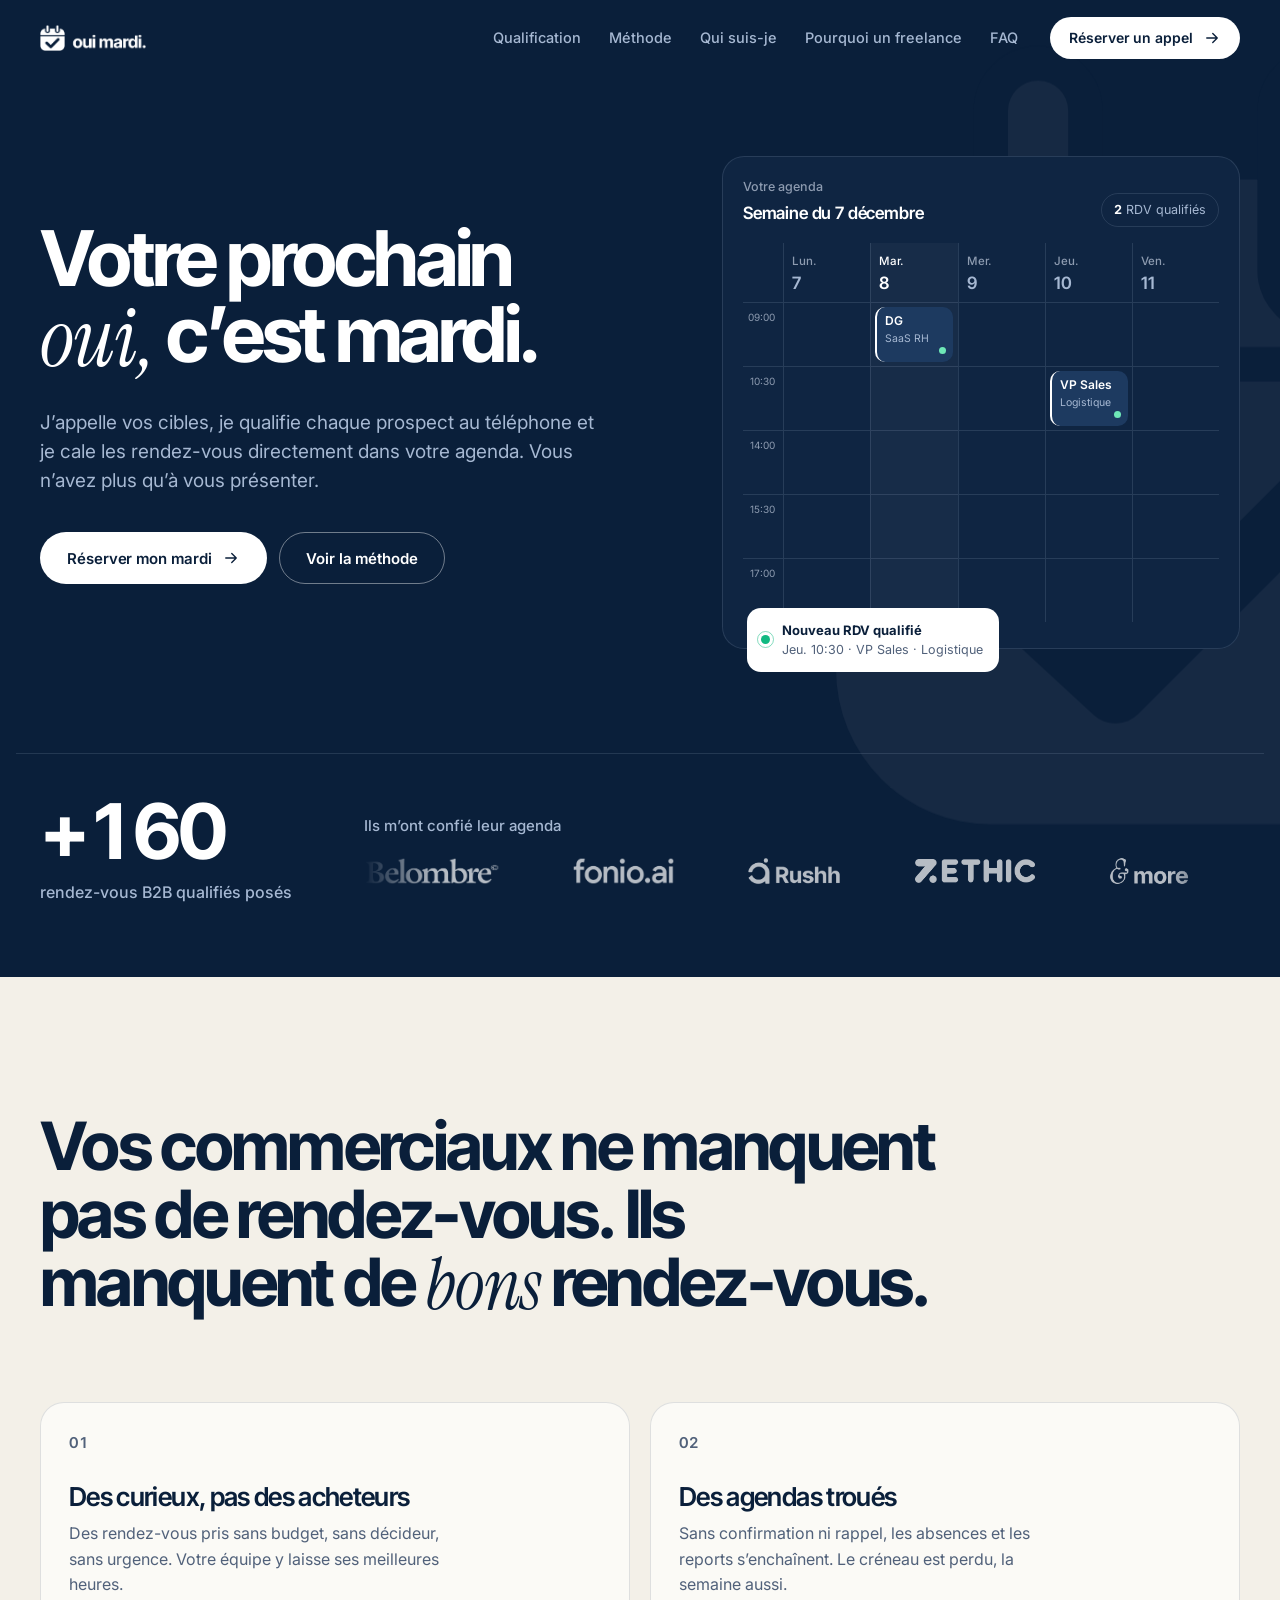
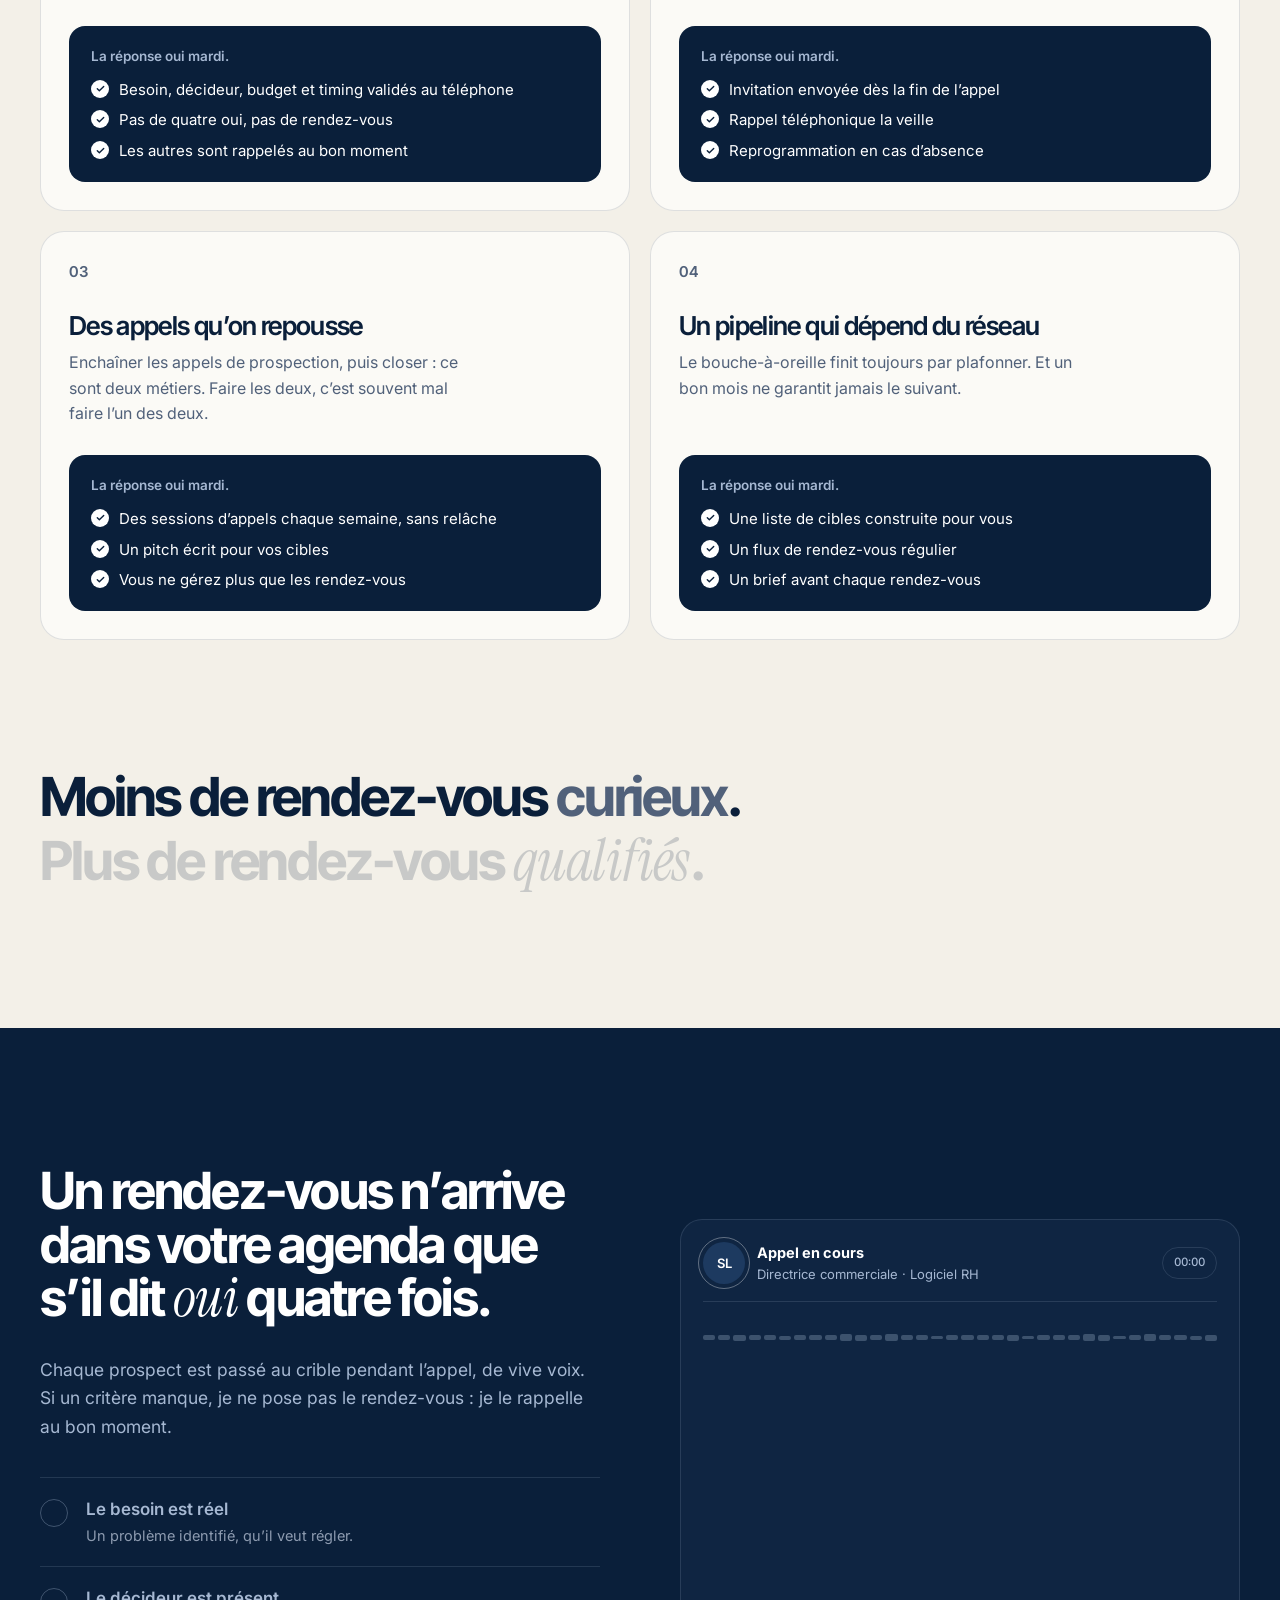
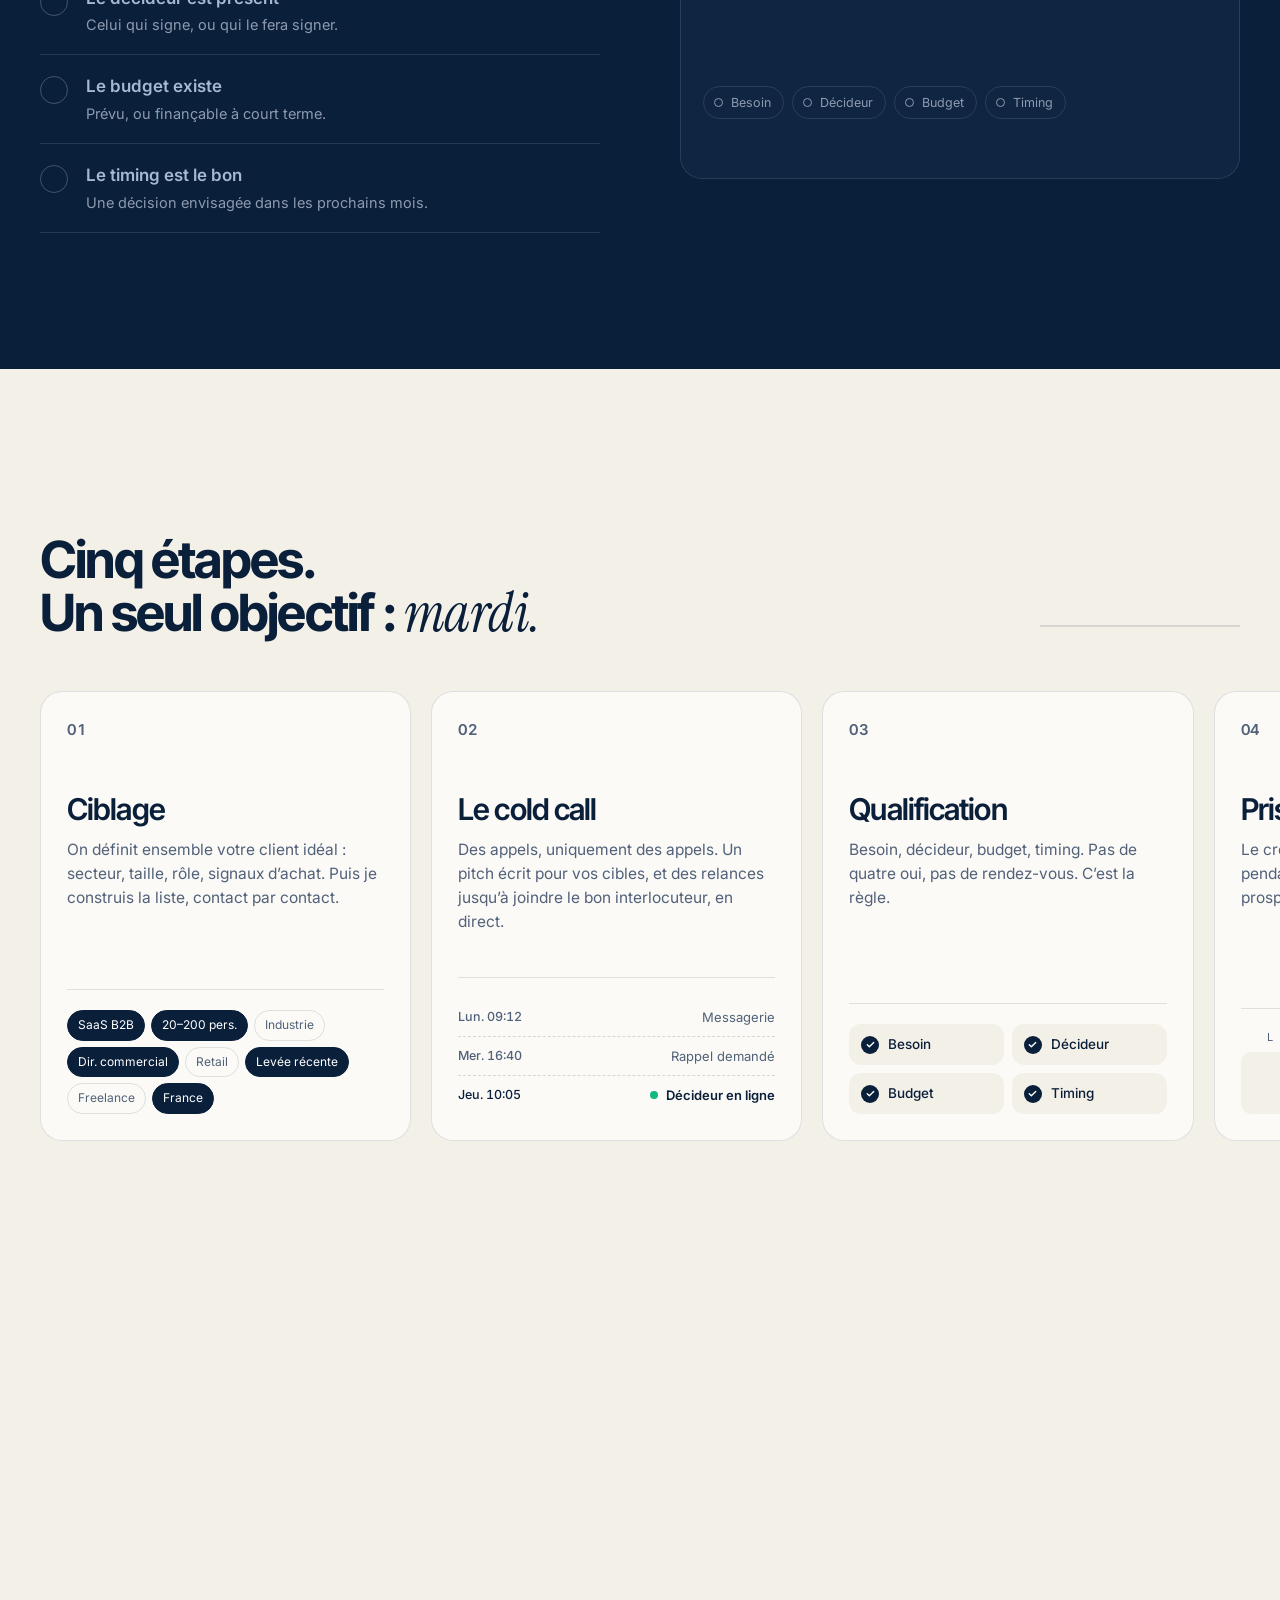
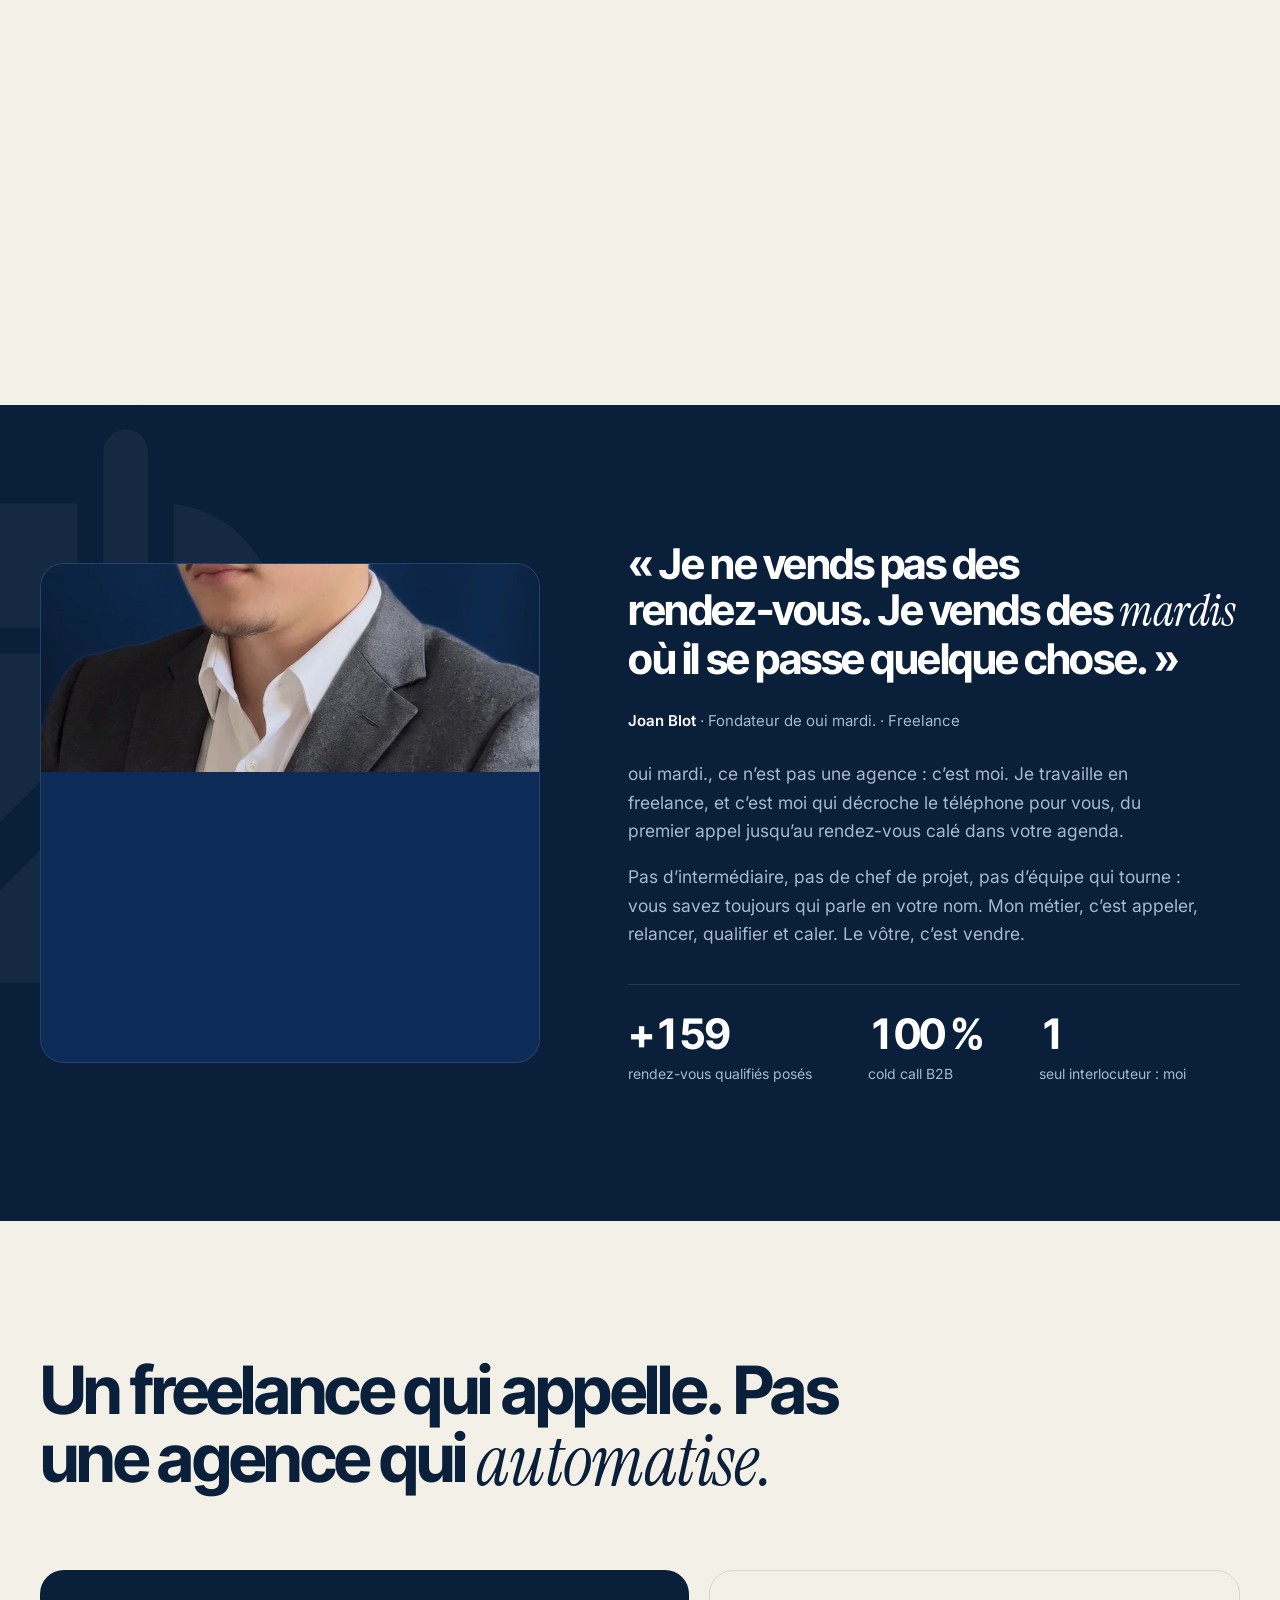
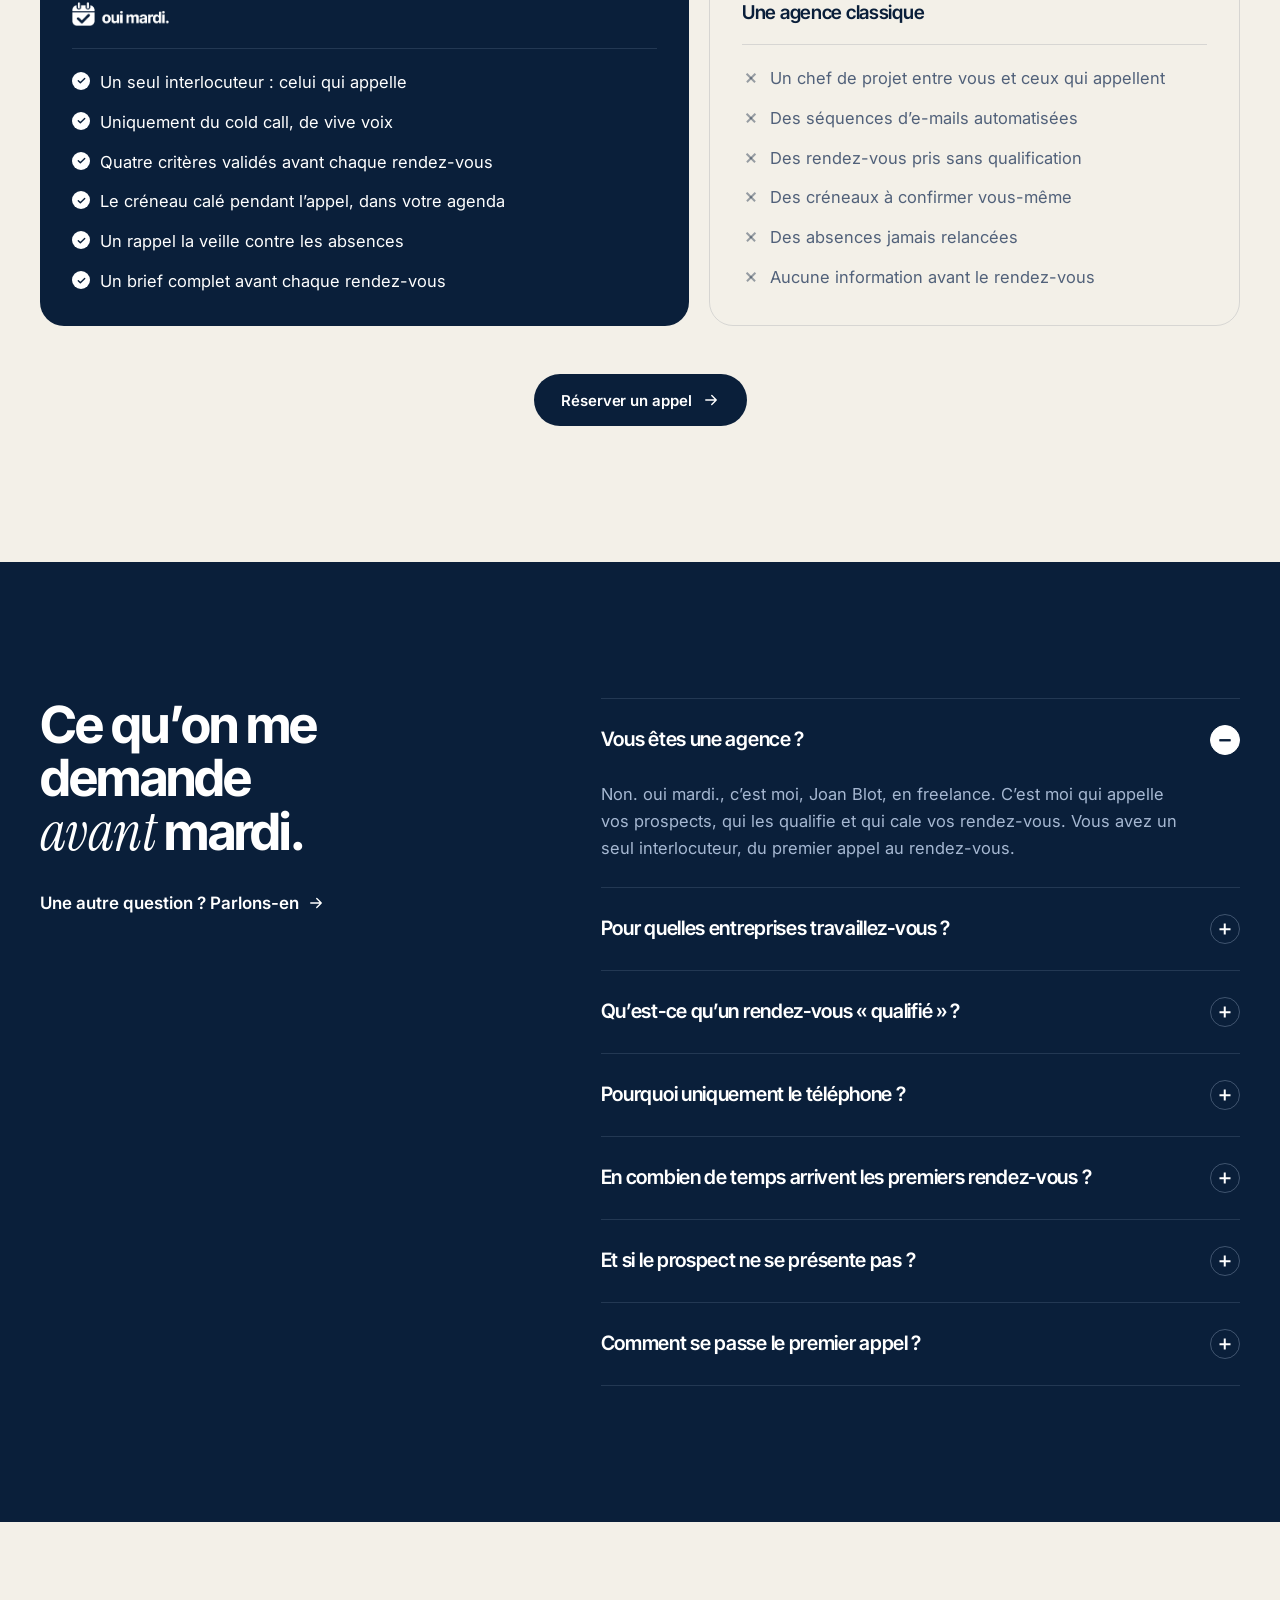
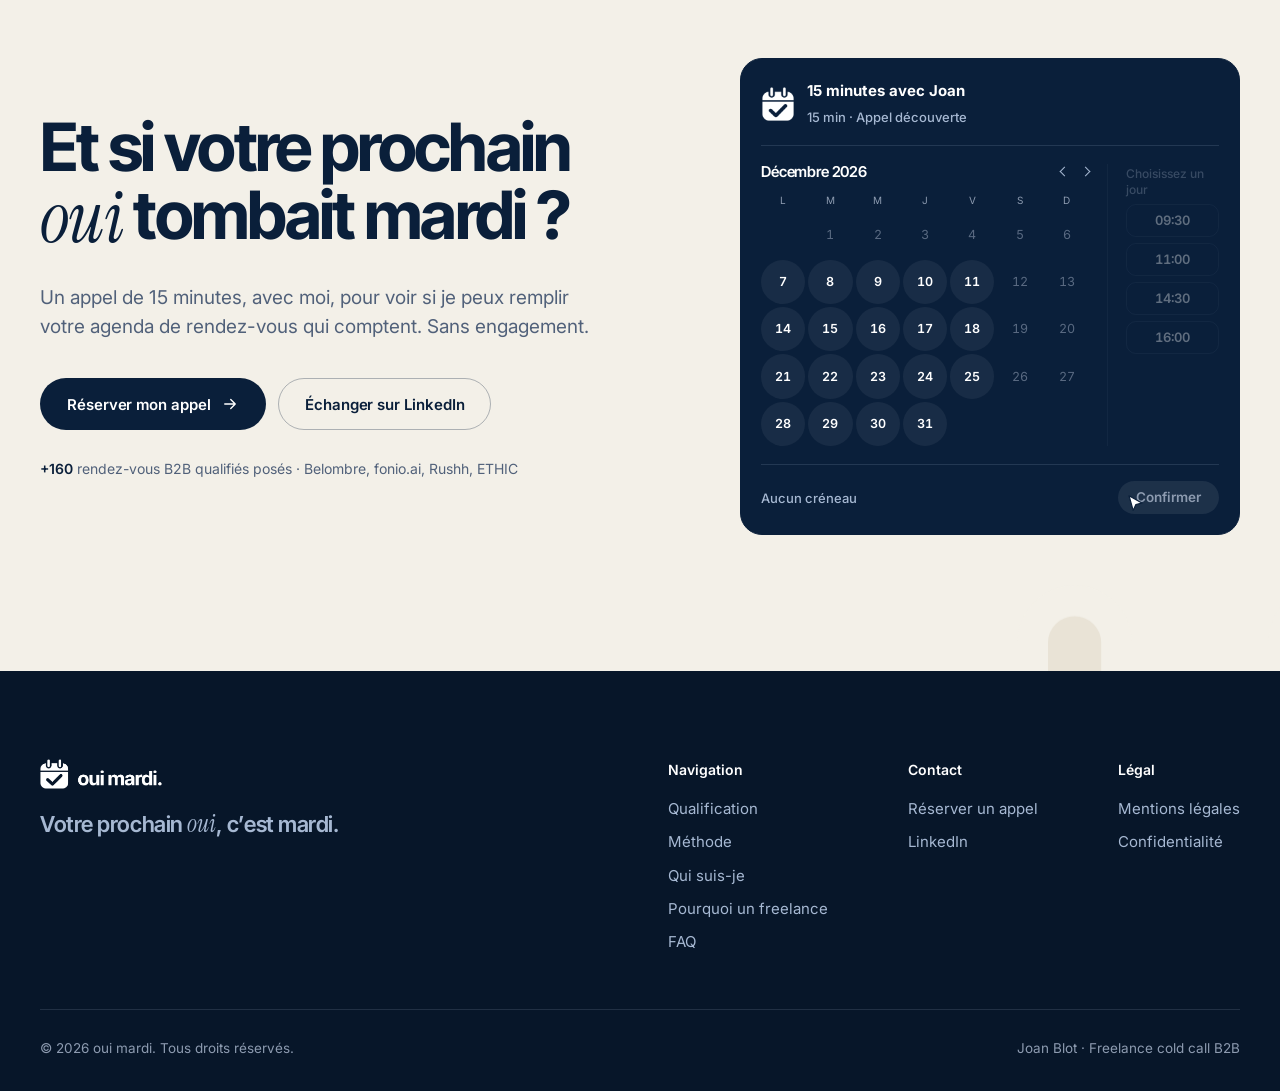
==== commit ee8f2914: "Retrait de Clevizio des logos clients Co-Authored-By: Claude Opus 5.5 <noreply@anthropic.com>" ====
--- a/index.html
+++ b/index.html
@@ -104,12 +104,11 @@
         </div>
         <div class="proof-logos" data-reveal style="--d:.15s">
           <p class="proof-title">Ils m’ont confié leur agenda</p>
-          <div class="marquee" aria-label="Clients : Belombre, fonio.ai, Clevizio, Rushh, ETHIC et d’autres">
+          <div class="marquee" aria-label="Clients : Belombre, fonio.ai, Rushh, ETHIC et d’autres">
             <div class="marquee-track">
               <ul class="logos">
                 <li><img src="assets/logos/belombre.png" alt="Belombre" height="30"></li>
                 <li><img src="assets/logos/fonio.png" alt="fonio.ai" height="30"></li>
-                <li><img src="assets/logos/clevizio.png" alt="Clevizio" height="30"></li>
                 <li><img src="assets/logos/rushh.png" alt="Rushh" height="30"></li>
                 <li><img src="assets/logos/ethic.png" alt="ETHIC" height="30"></li>
                 <li><img src="assets/logos/and-more.png" alt="et d’autres" height="30"></li>
@@ -117,7 +116,6 @@
               <ul class="logos" aria-hidden="true">
                 <li><img src="assets/logos/belombre.png" alt="" height="30"></li>
                 <li><img src="assets/logos/fonio.png" alt="" height="30"></li>
-                <li><img src="assets/logos/clevizio.png" alt="" height="30"></li>
                 <li><img src="assets/logos/rushh.png" alt="" height="30"></li>
                 <li><img src="assets/logos/ethic.png" alt="" height="30"></li>
                 <li><img src="assets/logos/and-more.png" alt="" height="30"></li>
@@ -396,7 +394,7 @@
             </a>
             <a class="btn btn--ghost" href="#" data-linkedin data-magnetic>Échanger sur LinkedIn</a>
           </div>
-          <p class="cta-proof" data-reveal><b>+160</b> rendez-vous B2B qualifiés posés · Belombre, fonio.ai, Clevizio, Rushh, ETHIC</p>
+          <p class="cta-proof" data-reveal><b>+160</b> rendez-vous B2B qualifiés posés · Belombre, fonio.ai, Rushh, ETHIC</p>
         </div>
 
         <div class="cta-visual" data-reveal style="--d:.2s">
--- a/css/style.css
+++ b/css/style.css
@@ -387,7 +387,7 @@
 }
 .marquee-track { display: flex; width: max-content; animation: marquee 34s linear infinite; }
 .marquee:hover .marquee-track { animation-play-state: paused; }
-.logos { display: flex; align-items: center; gap: 64px; list-style: none; margin: 0; padding: 0 64px 0 0; }
+.logos { display: flex; align-items: center; gap: 72px; list-style: none; margin: 0; padding: 0 72px 0 0; }
 .logos img { height: 28px; width: auto; opacity: .7; transition: opacity .25s; }
 .logos img:hover { opacity: 1; }
 @keyframes marquee { to { transform: translateX(-50%); } }
